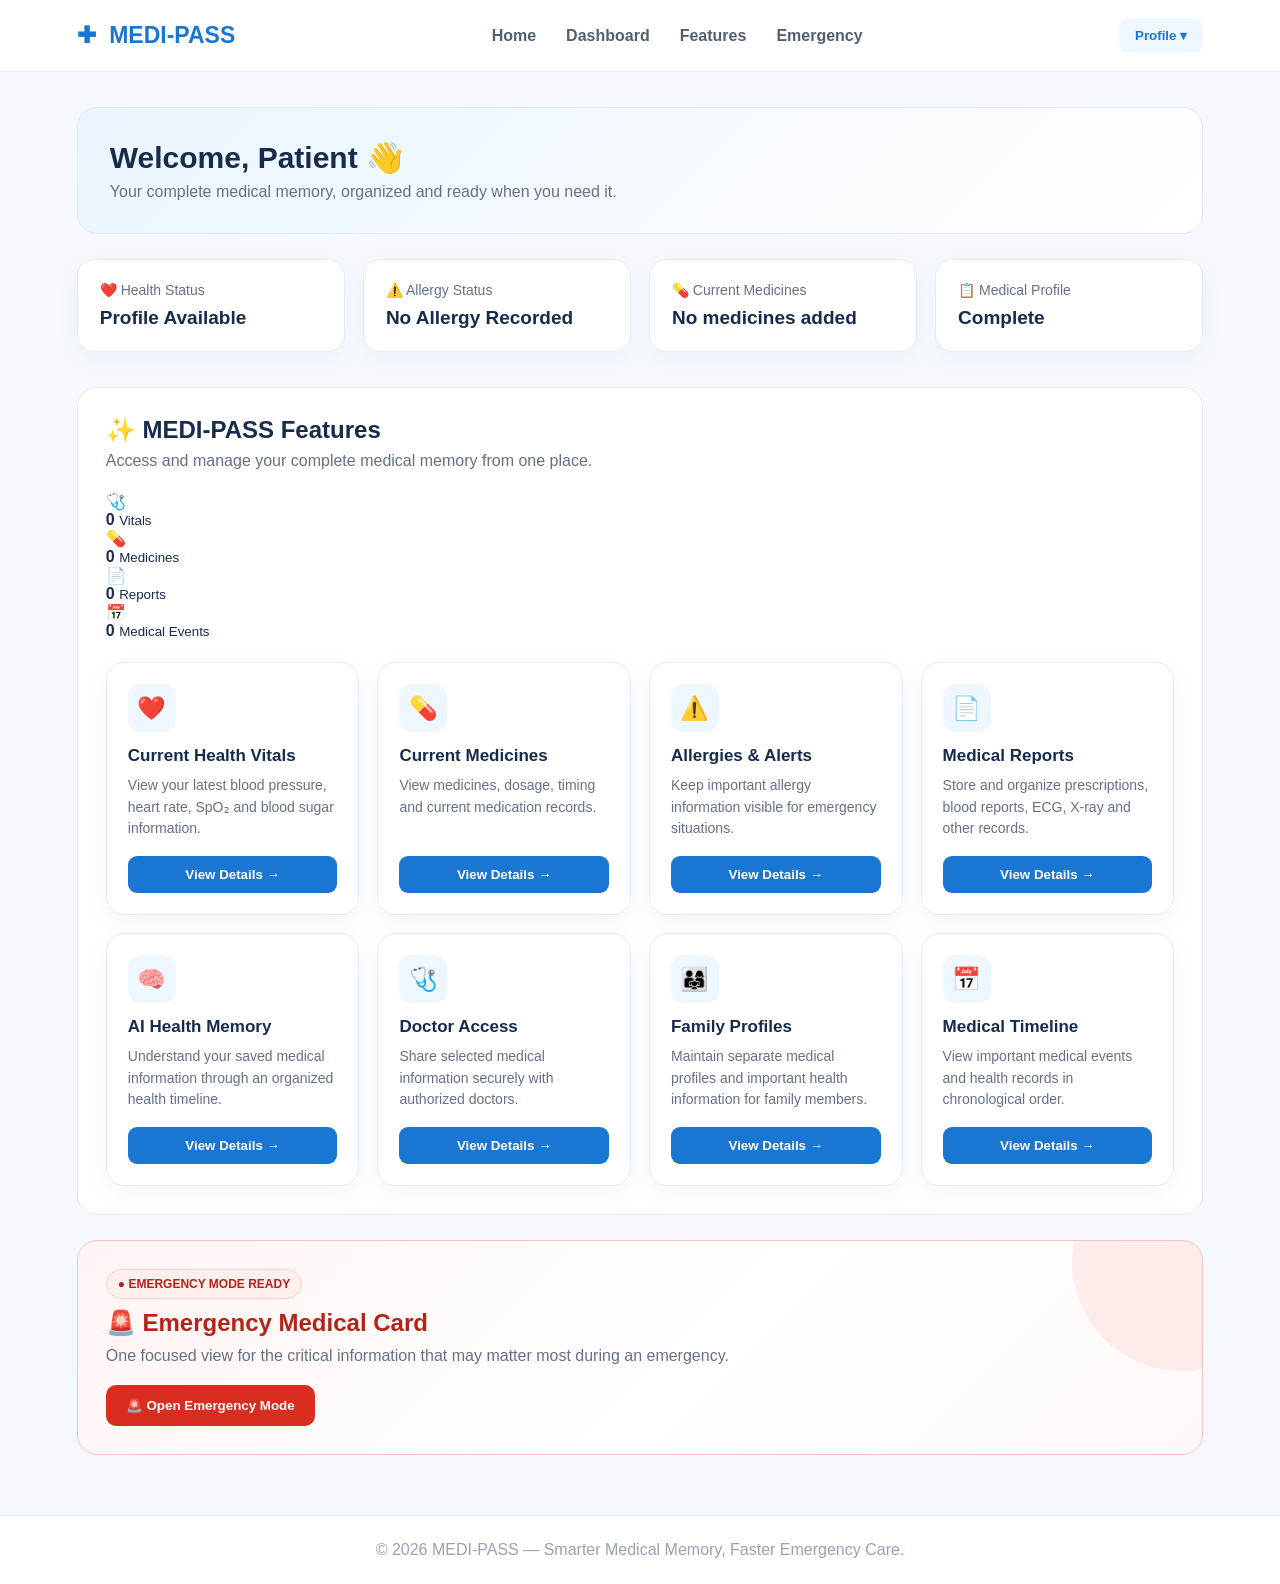
==== dashboard.html @ a4ea39e7 "Add files via upload" ====
<!DOCTYPE html>
<html lang="en">

<head>
    <meta charset="UTF-8">
    <meta name="viewport" content="width=device-width, initial-scale=1.0">

    <title>MEDI-PASS | Dashboard</title>

    <style>
        * {
            margin: 0;
            padding: 0;
            box-sizing: border-box;
            font-family: Arial, Helvetica, sans-serif;
        }

        html {
            scroll-behavior: smooth;
        }

        body {
            background: #f5f9fd;
            color: #172b4d;
        }

        /* ================================
           NAVBAR
        ================================= */

        .navbar {
            height: 72px;
            background: #ffffff;
            display: flex;
            align-items: center;
            justify-content: space-between;
            padding: 0 6%;
            border-bottom: 1px solid #e5ebf2;
            position: sticky;
            top: 0;
            z-index: 1000;
        }

        .logo {
            font-size: 23px;
            font-weight: 700;
            color: #1976d2;
        }

        .logo span {
            margin-right: 7px;
        }

        .navbar nav {
            display: flex;
            gap: 30px;
        }

        .navbar nav a {
            text-decoration: none;
            color: #52606d;
            font-weight: 600;
            cursor: pointer;
        }

        .navbar nav a:hover {
            color: #1976d2;
        }

        /* ================================
           PROFILE
        ================================= */

        .profile-area {
            position: relative;
        }

        .profile-btn {
            border: none;
            background: #eef6ff;
            color: #1976d2;
            padding: 10px 16px;
            border-radius: 10px;
            font-weight: 700;
            cursor: pointer;
        }

        .profile-dropdown {
            display: none;
            position: absolute;
            right: 0;
            top: 48px;
            width: 260px;
            background: #ffffff;
            border: 1px solid #e5ebf2;
            border-radius: 15px;
            padding: 18px;
            box-shadow: 0 12px 30px rgba(0, 0, 0, 0.10);
        }

        .profile-dropdown.show {
            display: block;
        }

        .profile-top {
            display: flex;
            align-items: center;
            gap: 12px;
            padding-bottom: 15px;
            border-bottom: 1px solid #edf1f5;
        }

        .profile-avatar {
            width: 45px;
            height: 45px;
            border-radius: 50%;
            background: #1976d2;
            color: #ffffff;
            display: flex;
            align-items: center;
            justify-content: center;
            font-weight: 700;
        }

        .profile-info strong {
            display: block;
            color: #172b4d;
            margin-bottom: 4px;
        }

        .profile-info small {
            color: #667085;
        }

        .logout-btn {
            width: 100%;
            margin-top: 15px;
            padding: 11px;
            border: none;
            border-radius: 9px;
            background: #fff1f1;
            color: #d92d20;
            font-weight: 700;
            cursor: pointer;
        }

        /* ================================
           MAIN
        ================================= */

        .dashboard-container {
            width: 88%;
            max-width: 1250px;
            margin: 35px auto 60px;
        }

        /* ================================
           WELCOME
        ================================= */

        .welcome-section {
            background: linear-gradient(135deg, #eaf5ff, #ffffff);
            padding: 32px;
            border-radius: 20px;
            border: 1px solid #dfeaf5;
            margin-bottom: 25px;
        }

        .welcome-section h1 {
            font-size: 30px;
            margin-bottom: 8px;
        }

        .welcome-section p {
            color: #667085;
            font-size: 16px;
        }

        /* ================================
           OVERVIEW
        ================================= */

        .overview-grid {
            display: grid;
            grid-template-columns: repeat(4, 1fr);
            gap: 18px;
            margin-bottom: 35px;
        }

        .overview-card {
            background: #ffffff;
            padding: 22px;
            border-radius: 17px;
            border: 1px solid #e5ebf2;
            box-shadow: 0 7px 22px rgba(25, 118, 210, 0.05);
        }

        .overview-card span {
            display: block;
            color: #667085;
            font-size: 14px;
            margin-bottom: 9px;
        }

        .overview-card strong {
            font-size: 19px;
            color: #172b4d;
        }

        /* ================================
           GENERAL SECTION
        ================================= */

        .dashboard-detail-section {
            background: #ffffff;
            padding: 28px;
            border-radius: 20px;
            border: 1px solid #e5ebf2;
            margin-bottom: 25px;
        }

        .dashboard-detail-section h2 {
            margin-bottom: 8px;
            color: #172b4d;
        }

        .section-subtitle {
            color: #667085;
            margin-bottom: 22px;
        }

        /* ================================
           FEATURE GRID
        ================================= */

        .feature-dashboard-grid {
            display: grid;
            grid-template-columns: repeat(4, minmax(0, 1fr));
            gap: 18px;
            margin-top: 22px;
        }

        .feature-dashboard-card {
            background: #ffffff;
            border: 1px solid #e5ebf2;
            border-radius: 18px;
            padding: 21px;
            box-shadow: 0 8px 25px rgba(25, 118, 210, 0.06);
            transition: 0.25s ease;
            display: flex;
            flex-direction: column;
        }

        .feature-dashboard-card:hover {
            transform: translateY(-5px);
            box-shadow: 0 14px 30px rgba(25, 118, 210, 0.12);
            border-color: #cfe2f5;
        }

        .feature-dashboard-card.active {
            border-color: #1976d2;
            box-shadow: 0 12px 30px rgba(25, 118, 210, 0.16);
            background: #f8fbff;
        }

        .feature-dashboard-icon {
            width: 48px;
            height: 48px;
            border-radius: 13px;
            background: #eef6ff;
            display: flex;
            align-items: center;
            justify-content: center;
            font-size: 23px;
            margin-bottom: 14px;
        }

        .feature-dashboard-card h3 {
            color: #172b4d;
            margin-bottom: 9px;
            font-size: 17px;
        }

        .feature-dashboard-card p {
            color: #667085;
            line-height: 1.55;
            font-size: 14px;
            flex: 1;
            margin-bottom: 16px;
        }

        .card-button {
            width: 100%;
            border: none;
            padding: 11px 12px;
            border-radius: 9px;
            background: #1976d2;
            color: #ffffff;
            font-weight: 700;
            cursor: pointer;
            transition: 0.2s ease;
        }

        .card-button:hover {
            background: #125ca5;
        }

        /* ================================
           FEATURE DETAIL PANEL
        ================================= */

        .feature-detail-panel {
            display: none;
            background: #ffffff;
            border: 1px solid #dfeaf5;
            border-radius: 20px;
            padding: 28px;
            margin-top: 22px;
            margin-bottom: 25px;
            box-shadow: 0 10px 30px rgba(25, 118, 210, 0.08);
            scroll-margin-top: 100px;
        }

        .feature-detail-panel.show {
            display: block;
        }

        .feature-detail-header {
            margin-bottom: 20px;
        }

        .feature-detail-header h2 {
            color: #172b4d;
            margin-bottom: 7px;
        }

        .feature-detail-header p {
            color: #667085;
        }

        /* ================================
           VITALS
        ================================= */

        .vitals-grid {
            display: grid;
            grid-template-columns: repeat(4, 1fr);
            gap: 18px;
        }

        .vital-card {
            background: #f8fbff;
            border: 1px solid #dfeaf5;
            padding: 20px;
            border-radius: 15px;
        }

        .vital-card span {
            display: block;
            color: #667085;
            font-size: 14px;
            margin-bottom: 10px;
        }

        .vital-card strong {
            display: block;
            font-size: 25px;
            color: #1976d2;
            margin-bottom: 5px;
        }

        .vital-card small {
            color: #98a2b3;
        }

        /* ================================
           DETAIL BOX
        ================================= */

        .detail-box {
            margin-top: 20px;
            background: #f8fbff;
            border: 1px solid #e1eaf3;
            border-radius: 15px;
            padding: 22px;
        }

        .detail-box h3 {
            margin-bottom: 10px;
        }

        .detail-box p {
            color: #667085;
            line-height: 1.6;
        }

        .alert-detail {
            background: #fffaf5;
            border-color: #f5d7a8;
        }

        .alert-detail h3 {
            color: #b54708;
        }

        .alert-detail p {
            color: #7a4b00;
            font-weight: 600;
            margin-bottom: 8px;
        }

        .alert-detail small {
            color: #667085;
        }

        /* ================================
           TIMELINE
        ================================= */

        .timeline-item {
            background: #ffffff;
            border: 1px solid #e5ebf2;
            padding: 15px 18px;
            border-radius: 11px;
            margin-bottom: 10px;
            color: #475467;
        }

        /* ================================
           EMERGENCY ACCESS
        ================================= */

        .emergency-access {
            background: linear-gradient(135deg, #fff5f5, #ffffff);
            border: 1px solid #f2cccc;
        }

        .emergency-access h2 {
            color: #b42318;
        }

        .emergency-access p {
            color: #667085;
            margin: 10px 0 20px;
        }

        .emergency-btn {
            background: #d92d20;
            color: #ffffff;
            border: none;
            padding: 13px 20px;
            border-radius: 10px;
            font-weight: 700;
            cursor: pointer;
        }

        .emergency-btn:hover {
            background: #b42318;
        }

        /* ================================
           EMERGENCY CARD
        ================================= */

        #emergencyCard {
            display: none;
        }

        .emergency-card {
            background: #ffffff;
            border: 2px solid #d92d20;
            border-radius: 20px;
            padding: 28px;
            margin-top: 20px;
        }

        .emergency-card-header {
            display: flex;
            justify-content: space-between;
            gap: 20px;
            align-items: center;
            border-bottom: 1px solid #eeeeee;
            padding-bottom: 18px;
            margin-bottom: 20px;
        }

        .emergency-card-header h2 {
            color: #d92d20;
            margin-bottom: 5px;
        }

        .emergency-card-header p {
            color: #667085;
        }

        .qr-box {
            width: 130px;
            height: 130px;
            border: 1px solid #e5ebf2;
            padding: 8px;
            border-radius: 12px;
            background: #ffffff;
        }

        .qr-box img {
            width: 100%;
            height: 100%;
            object-fit: contain;
        }

        .emergency-info-grid {
            display: grid;
            grid-template-columns: repeat(2, 1fr);
            gap: 15px;
        }

        .emergency-info {
            background: #f8fbff;
            padding: 15px;
            border-radius: 11px;
        }

        .emergency-info span {
            display: block;
            color: #667085;
            font-size: 13px;
            margin-bottom: 5px;
        }

        .emergency-info strong {
            color: #172b4d;
        }


/* ================================
   COMPETITION EMERGENCY MODE
================================ */
.emergency-access{
    background:linear-gradient(135deg,#fff4f3 0%,#ffffff 55%,#fff8f7 100%);
    border:1px solid #f1c6c2;
    position:relative;
    overflow:hidden;
}
.emergency-access::before{
    content:"";position:absolute;right:-90px;top:-90px;width:220px;height:220px;
    border-radius:50%;background:rgba(217,45,32,.07);
}
.emergency-mode-badge{
    display:inline-flex;align-items:center;gap:7px;padding:7px 11px;border-radius:999px;
    background:#fff0ee;color:#b42318;font-size:12px;font-weight:800;margin-bottom:10px;
    border:1px solid #f5d0cc;
}
.emergency-intro{max-width:760px;position:relative;z-index:1}
.emergency-card{position:relative;z-index:1}
.emergency-card-top{display:flex;justify-content:space-between;gap:24px;align-items:flex-start}
.emergency-title-row{display:flex;align-items:center;gap:10px}
.emergency-live-dot{width:10px;height:10px;border-radius:50%;background:#d92d20;box-shadow:0 0 0 5px rgba(217,45,32,.12);animation:emergencyPulse 1.6s infinite}
@keyframes emergencyPulse{0%,100%{transform:scale(1);opacity:1}50%{transform:scale(.72);opacity:.65}}
.emergency-critical{display:grid;grid-template-columns:1.35fr 1fr 1fr;gap:14px;margin:18px 0}
.emergency-critical .critical-card{padding:18px;border-radius:14px;background:#fff;border:1px solid #f0d6d3}
.critical-card.alert{background:#fff5f4;border-color:#efc2bd}
.critical-card .label{font-size:12px;color:#667085;font-weight:700;text-transform:uppercase;letter-spacing:.04em}
.critical-card .value{display:block;margin-top:7px;font-size:22px;font-weight:800;color:#172b4d;word-break:break-word}
.critical-card.alert .value{color:#b42318}
.emergency-section-title{font-size:13px;text-transform:uppercase;letter-spacing:.05em;color:#667085;font-weight:800;margin:18px 0 9px}
.emergency-actions{display:flex;gap:10px;flex-wrap:wrap;margin-top:18px}
.emergency-secondary-btn{border:1px solid #d0d5dd;background:#fff;color:#344054;padding:11px 16px;border-radius:9px;font-weight:700;cursor:pointer}
.emergency-secondary-btn:hover{background:#f8fafc}
.emergency-note{font-size:12px;color:#667085;margin-top:14px}
@media(max-width:760px){.emergency-critical{grid-template-columns:1fr}.emergency-card-top{flex-direction:column}.qr-box{align-self:flex-start}}

        /* ================================
           FOOTER
        ================================= */

        footer {
            text-align: center;
            color: #98a2b3;
            padding: 25px;
            border-top: 1px solid #e5ebf2;
            background: #ffffff;
        }

        /* ================================
           MEDICAL REPORTS
        ================================= */
        .report-toolbar{display:flex;justify-content:space-between;align-items:center;gap:15px;margin:20px 0;flex-wrap:wrap;}
        .report-add-btn{border:none;background:#1976d2;color:#fff;padding:11px 16px;border-radius:9px;font-weight:700;cursor:pointer;}
        .report-form{display:none;background:#f8fbff;border:1px solid #dfeaf5;border-radius:15px;padding:20px;margin-bottom:20px;}
        .report-form.show{display:block;}
        .report-form-grid{display:grid;grid-template-columns:repeat(2,1fr);gap:15px;}
        .report-field{display:flex;flex-direction:column;gap:7px;}
        .report-field.full{grid-column:1/-1;}
        .report-field label{color:#475467;font-size:13px;font-weight:700;}
        .report-field input,.report-field select{width:100%;padding:11px 12px;border:1px solid #d0d5dd;border-radius:9px;background:#fff;color:#172b4d;outline:none;}
        .report-form-actions{display:flex;gap:10px;margin-top:16px;}
        .report-save-btn,.report-cancel-btn,.report-view-btn,.report-delete-btn{border:none;padding:10px 13px;border-radius:8px;font-weight:700;cursor:pointer;}
        .report-save-btn{background:#1976d2;color:#fff;} .report-cancel-btn{background:#eef2f6;color:#475467;}
        .report-list{display:grid;gap:12px;}
        .report-item{display:flex;justify-content:space-between;align-items:center;gap:15px;background:#fff;border:1px solid #e5ebf2;border-radius:13px;padding:16px;}
        .report-item-info h3{color:#172b4d;font-size:16px;margin-bottom:6px;}
        .report-item-info p{color:#667085;font-size:13px;line-height:1.5;}
        .report-item-actions{display:flex;gap:8px;flex-shrink:0;}
        .report-view-btn{background:#eef6ff;color:#1976d2;} .report-delete-btn{background:#fff1f1;color:#d92d20;}
        .report-empty{text-align:center;padding:28px 18px;background:#f8fbff;border:1px dashed #cbdbea;border-radius:13px;color:#667085;}
        .report-empty strong{display:block;color:#172b4d;margin-bottom:6px;}
        @media(max-width:600px){.report-form-grid{grid-template-columns:1fr}.report-field.full{grid-column:auto}.report-item{flex-direction:column;align-items:flex-start}.report-item-actions{width:100%}.report-view-btn,.report-delete-btn{flex:1}}

        /* ================================
           RESPONSIVE
        ================================= */

        @media (max-width: 1100px) {

            .feature-dashboard-grid {
                grid-template-columns: repeat(3, 1fr);
            }

            .overview-grid {
                grid-template-columns: repeat(2, 1fr);
            }

            .vitals-grid {
                grid-template-columns: repeat(2, 1fr);
            }
        }

        @media (max-width: 800px) {

            .feature-dashboard-grid {
                grid-template-columns: repeat(2, 1fr);
            }

            .navbar nav {
                gap: 15px;
            }
        }

        @media (max-width: 600px) {

            .navbar {
                padding: 0 20px;
            }

            .navbar nav {
                display: none;
            }

            .dashboard-container {
                width: 92%;
            }

            .overview-grid,
            .feature-dashboard-grid,
            .vitals-grid,
            .emergency-info-grid {
                grid-template-columns: 1fr;
            }

            .welcome-section {
                padding: 25px;
            }

            .welcome-section h1 {
                font-size: 25px;
            }

            .dashboard-detail-section {
                padding: 20px;
            }

            .feature-detail-panel {
                padding: 20px;
            }

            .emergency-card-header {
                flex-direction: column;
                align-items: flex-start;
            }
        }
    

/* ================================
   ACTIVE FEATURE CONTROLS
================================ */
.feature-form{margin-top:18px;background:#fff;border:1px solid #dfeaf5;border-radius:15px;padding:20px}
.form-grid{display:grid;grid-template-columns:repeat(2,1fr);gap:14px}
.form-group{display:flex;flex-direction:column;gap:7px}
.form-group.full{grid-column:1/-1}
.form-group label{font-size:13px;font-weight:700;color:#475467}
.form-group input,.form-group select,.form-group textarea{width:100%;padding:11px 12px;border:1px solid #d0d9e5;border-radius:9px;outline:none;background:#fff;color:#172b4d}
.form-group textarea{min-height:90px;resize:vertical}
.form-group input:focus,.form-group select:focus,.form-group textarea:focus{border-color:#1976d2;box-shadow:0 0 0 3px rgba(25,118,210,.08)}
.action-row{display:flex;gap:10px;flex-wrap:wrap;margin-top:16px}
.secondary-btn{border:1px solid #cfe0f2;background:#fff;color:#1976d2;padding:10px 14px;border-radius:9px;font-weight:700;cursor:pointer}
.secondary-btn:hover{background:#f4f9ff}
.danger-btn{border:1px solid #f0c4c0;background:#fff5f5;color:#b42318;padding:10px 14px;border-radius:9px;font-weight:700;cursor:pointer}
.feature-list{display:grid;gap:12px;margin-top:16px}
.record-card{background:#f8fbff;border:1px solid #dfeaf5;border-radius:13px;padding:16px}
.record-card h4{margin-bottom:6px;color:#172b4d}
.record-card p{color:#667085;line-height:1.55;margin:4px 0}
.record-meta{font-size:13px;color:#667085}
.empty-state{padding:24px;text-align:center;background:#f8fbff;border:1px dashed #cbd8e6;border-radius:13px;color:#667085}
.share-code{font-size:24px;font-weight:800;letter-spacing:3px;color:#1976d2;background:#eef6ff;border-radius:10px;padding:13px;text-align:center;margin:14px 0}
.status-pill{display:inline-block;padding:5px 9px;border-radius:999px;background:#eef6ff;color:#1976d2;font-size:12px;font-weight:700}
.report-detail{display:none;margin-top:12px;padding:14px;border-radius:11px;background:#fff;border:1px solid #dfeaf5}
.report-detail.show{display:block}
@media(max-width:700px){.form-grid{grid-template-columns:1fr}.form-group.full{grid-column:auto}.action-row{flex-direction:column}.action-row button{width:100%}}

    </style>
</head>


<body>

    <!-- ================================
         NAVBAR
    ================================= -->

    <header class="navbar">

        <div class="logo">
            <span>✚</span> MEDI-PASS
        </div>

        <nav>
            <a href="./index.html">Home</a>
            <a href="#dashboard">Dashboard</a>
            <a href="#features">Features</a>
            <a href="#emergency">Emergency</a>
        </nav>

        <div class="profile-area">

            <button class="profile-btn" onclick="toggleProfile()">
                Profile ▾
            </button>

            <div class="profile-dropdown" id="profileDropdown">

                <div class="profile-top">

                    <div class="profile-avatar" id="profileInitials">
                        MP
                    </div>

                    <div class="profile-info">

                        <strong id="profileName">
                            MEDI-PASS User
                        </strong>

                        <small id="profileEmail">
                            —
                        </small>

                    </div>

                </div>

                <button class="logout-btn" onclick="logout()">
                    Logout
                </button>

            </div>

        </div>

    </header>


    <!-- ================================
         MAIN DASHBOARD
    ================================= -->

    <main class="dashboard-container" id="dashboard">

        <!-- WELCOME -->

        <section class="welcome-section">

            <h1>
                Welcome, <span id="patientName">Patient</span> 👋
            </h1>

            <p>
                Your complete medical memory, organized and ready when you need it.
            </p>

        </section>


        <!-- ================================
             QUICK OVERVIEW
        ================================= -->

        <div class="overview-grid">

            <div class="overview-card">

                <span>
                    ❤️ Health Status
                </span>

                <strong id="healthStatus">
                    Profile Available
                </strong>

            </div>


            <div class="overview-card">

                <span>
                    ⚠️ Allergy Status
                </span>

                <strong id="allergyStatus">
                    No Allergy Recorded
                </strong>

            </div>


            <div class="overview-card">

                <span>
                    💊 Current Medicines
                </span>

                <strong id="medicineStatus">
                    No medicines added
                </strong>

            </div>


            <div class="overview-card">

                <span>
                    📋 Medical Profile
                </span>

                <strong>
                    Complete
                </strong>

            </div>

        </div>


        <!-- =====================================
             MEDI-PASS FEATURES
        ====================================== -->

        <section class="dashboard-detail-section" id="features">

            <h2>
                ✨ MEDI-PASS Features
            </h2>

            <p class="section-subtitle">
                Access and manage your complete medical memory from one place.
            </p>

<div class="dashboard-stats">

    <div class="dashboard-stat-card">
        <span class="stat-icon">🩺</span>
        <div>
            <strong id="statVitals">0</strong>
            <small>Vitals</small>
        </div>
    </div>

    <div class="dashboard-stat-card">
        <span class="stat-icon">💊</span>
        <div>
            <strong id="statMedicines">0</strong>
            <small>Medicines</small>
        </div>
    </div>

    <div class="dashboard-stat-card">
        <span class="stat-icon">📄</span>
        <div>
            <strong id="statReports">0</strong>
            <small>Reports</small>
        </div>
    </div>

    <div class="dashboard-stat-card">
        <span class="stat-icon">📅</span>
        <div>
            <strong id="statTimeline">0</strong>
            <small>Medical Events</small>
        </div>
    </div>

</div>
<div class="dashboard-stats"></div>

            <div class="feature-dashboard-grid">

                <!-- 1. HEALTH VITALS -->

                <div class="feature-dashboard-card" id="feature-vitals-card">

                    <div class="feature-dashboard-icon">
                        ❤️
                    </div>

                    <h3>
                        Current Health Vitals
                    </h3>

                    <p>
                        View your latest blood pressure, heart rate,
                        SpO₂ and blood sugar information.
                    </p>

                    <button class="card-button"
                        onclick="showFeature('vitals', this)">
                        View Details →
                    </button>

                </div>


                <!-- 2. MEDICINES -->

                <div class="feature-dashboard-card" id="feature-medicines-card">

                    <div class="feature-dashboard-icon">
                        💊
                    </div>

                    <h3>
                        Current Medicines
                    </h3>

                    <p>
                        View medicines, dosage, timing and
                        current medication records.
                    </p>

                    <button class="card-button"
                        onclick="showFeature('medicines', this)">
                        View Details →
                    </button>

                </div>


                <!-- 3. ALLERGIES -->

                <div class="feature-dashboard-card" id="feature-allergies-card">

                    <div class="feature-dashboard-icon">
                        ⚠️
                    </div>

                    <h3>
                        Allergies & Alerts
                    </h3>

                    <p>
                        Keep important allergy information
                        visible for emergency situations.
                    </p>

                    <button class="card-button"
                        onclick="showFeature('allergies', this)">
                        View Details →
                    </button>

                </div>


                <!-- 4. MEDICAL REPORTS -->

                <div class="feature-dashboard-card" id="feature-reports-card">

                    <div class="feature-dashboard-icon">
                        📄
                    </div>

                    <h3>
                        Medical Reports
                    </h3>

                    <p>
                        Store and organize prescriptions,
                        blood reports, ECG, X-ray and other records.
                    </p>

                    <button class="card-button"
                        onclick="showFeature('reports', this)">
                        View Details →
                    </button>

                </div>


                <!-- 5. AI MEMORY -->

                <div class="feature-dashboard-card" id="feature-ai-card">

                    <div class="feature-dashboard-icon">
                        🧠
                    </div>

                    <h3>
                        AI Health Memory
                    </h3>

                    <p>
                        Understand your saved medical information
                        through an organized health timeline.
                    </p>

                    <button class="card-button"
                        onclick="showFeature('ai', this)">
                        View Details →
                    </button>

                </div>


                <!-- 6. DOCTOR ACCESS -->

                <div class="feature-dashboard-card" id="feature-doctor-card">

                    <div class="feature-dashboard-icon">
                        🩺
                    </div>

                    <h3>
                        Doctor Access
                    </h3>

                    <p>
                        Share selected medical information
                        securely with authorized doctors.
                    </p>

                    <button class="card-button"
                        onclick="showFeature('doctor', this)">
                        View Details →
                    </button>

                </div>


                <!-- 7. FAMILY PROFILES -->

                <div class="feature-dashboard-card" id="feature-family-card">

                    <div class="feature-dashboard-icon">
                        👨‍👩‍👧
                    </div>

                    <h3>
                        Family Profiles
                    </h3>

                    <p>
                        Maintain separate medical profiles
                        and important health information
                        for family members.
                    </p>

                    <button class="card-button"
                        onclick="showFeature('family', this)">
                        View Details →
                    </button>

                </div>


                <!-- 8. MEDICAL TIMELINE -->

                <div class="feature-dashboard-card" id="feature-timeline-card">

                    <div class="feature-dashboard-icon">
                        📅
                    </div>

                    <h3>
                        Medical Timeline
                    </h3>

                    <p>
                        View important medical events and
                        health records in chronological order.
                    </p>

                    <button class="card-button"
                        onclick="showFeature('timeline', this)">
                        View Details →
                    </button>

                </div>

            </div>

        </section>


        <!-- =====================================
             DYNAMIC FEATURE INFORMATION
        ====================================== -->

        <div id="featureDetailPanel"
            class="feature-detail-panel">
        </div>


        <!-- =====================================
             EMERGENCY ACCESS
        ====================================== -->

        <section class="dashboard-detail-section emergency-access" id="emergency">

            <div class="emergency-intro">
                <div class="emergency-mode-badge">● EMERGENCY MODE READY</div>
                <h2>🚨 Emergency Medical Card</h2>
                <p>One focused view for the critical information that may matter most during an emergency.</p>

                <button class="emergency-btn" id="emergencyToggleBtn" onclick="toggleEmergencyCard()">
                    🚨 Open Emergency Mode
                </button>
            </div>

            <section id="emergencyCard">
                <div class="emergency-card">
                    <div class="emergency-card-top">
                        <div>
                            <div class="emergency-title-row">
                                <span class="emergency-live-dot"></span>
                                <h2>MEDI-PASS Emergency View</h2>
                            </div>
                            <p>Critical information • Quick scan • Minimal distractions</p>
                        </div>

                        <div class="qr-box">
                            <img id="emergencyQR" src="" alt="Emergency QR Code">
                        </div>
                    </div>

                    <div class="emergency-critical">
                        <div class="critical-card">
                            <span class="label">Patient</span>
                            <strong class="value" id="emergencyName">--</strong>
                        </div>
                        <div class="critical-card">
                            <span class="label">Blood Group</span>
                            <strong class="value" id="emergencyBloodGroup">--</strong>
                        </div>
                        <div class="critical-card alert">
                            <span class="label">Allergy Alert</span>
                            <strong class="value" id="emergencyAllergies">None recorded</strong>
                        </div>
                    </div>

                    <div class="emergency-info-grid">
                        <div class="emergency-info">
                            <span>Age</span>
                            <strong id="emergencyAge">--</strong>
                        </div>
                        <div class="emergency-info">
                            <span>Medical Conditions</span>
                            <strong id="emergencyConditions">None recorded</strong>
                        </div>
                        <div class="emergency-info">
                            <span>Emergency Contact</span>
                            <strong id="emergencyContact">--</strong>
                        </div>
                        <div class="emergency-info">
                            <span>Current Medicines</span>
                            <strong id="emergencyMedicines">None recorded</strong>
                        </div>
                    </div>

                    <div class="emergency-section-title">Emergency access summary</div>
                    <div class="info-box" style="margin-top:0;">
                        <p style="margin:0;">This view is designed to surface critical saved information quickly. It is a prototype and should not replace professional medical records or emergency services.</p>
                    </div>

                    <div class="emergency-actions">
                        <button class="emergency-secondary-btn" onclick="refreshEmergencyCard()">🔄 Refresh Information</button>
                        <button class="emergency-secondary-btn" onclick="toggleEmergencyCard()">✕ Close Emergency Mode</button>
                    </div>

                    <p class="emergency-note">QR content contains a limited emergency summary from the saved prototype profile.</p>
                </div>
            </section>

        </section>

    </main>


    <!-- ================================
         FOOTER
    ================================= -->

    <footer>
        © 2026 MEDI-PASS — Smarter Medical Memory, Faster Emergency Care.
    </footer>


    <!-- ================================
         JAVASCRIPT
    ================================= -->

    <script>
/* =================================
   MEDI-PASS ACTIVE DASHBOARD
   All dashboard features work inline
   using localStorage for this prototype.
================================= */

let patientData = JSON.parse(localStorage.getItem("mediPassPatient")) || {};
let savedMedicines = JSON.parse(localStorage.getItem("mediPassMedicines")) || [];
let savedReports = JSON.parse(localStorage.getItem("mediPassReports")) || [];
let familyProfiles = JSON.parse(localStorage.getItem("mediPassFamily")) || [];
let doctorShares = JSON.parse(localStorage.getItem("mediPassDoctorShares")) || [];
let timelineEvents = JSON.parse(localStorage.getItem("mediPassTimeline")) || [];

function escapeHTML(value) {
    return String(value ?? "").replace(/[&<>'"]/g, function(char) {
        return {"&":"&amp;","<":"&lt;",">":"&gt;","'":"&#39;",'"':"&quot;"}[char];
    });
}

function getInitials(name) {
    if (!name) return "MP";
    const words = name.trim().split(/\s+/);
    if (words.length === 1) return words[0].substring(0,2).toUpperCase();
    return (words[0][0] + words[words.length - 1][0]).toUpperCase();
}

function savePatient() {
    localStorage.setItem("mediPassPatient", JSON.stringify(patientData));
}

function refreshDashboard() {
    document.getElementById("patientName").textContent = patientData.name || "Patient";
    document.getElementById("profileName").textContent = patientData.name || "MEDI-PASS User";
    document.getElementById("profileEmail").textContent = patientData.email || "No email available";
    document.getElementById("profileInitials").textContent = getInitials(patientData.name);

    const hasVitals = patientData.bloodPressure || patientData.heartRate || patientData.spo2 || patientData.bloodSugar;
    document.getElementById("healthStatus").textContent = hasVitals ? "Vitals Available" : "Profile Available";

    document.getElementById("allergyStatus").textContent = patientData.allergies && patientData.allergies.trim()
        ? "Allergy Recorded" : "No Allergy Recorded";

    document.getElementById("medicineStatus").textContent = savedMedicines.length
        ? savedMedicines.length + " medicine(s)"
        : (patientData.currentMedicines ? "Medicines available" : "No medicines added");
}

refreshDashboard();

/* PROFILE */
function toggleProfile() {
    document.getElementById("profileDropdown").classList.toggle("show");
}

document.addEventListener("click", function(event) {
    const area = document.querySelector(".profile-area");
    if (area && !area.contains(event.target)) {
        document.getElementById("profileDropdown").classList.remove("show");
    }
});

/* FEATURE PANEL */
function showFeature(feature, clickedButton) {
    const panel = document.getElementById("featureDetailPanel");
    document.querySelectorAll(".feature-dashboard-card").forEach(card => card.classList.remove("active"));
    if (clickedButton) clickedButton.closest(".feature-dashboard-card").classList.add("active");

    const builders = {
        vitals: renderVitals,
        medicines: renderMedicines,
        allergies: renderAllergies,
        reports: renderReports,
        ai: renderAI,
        doctor: renderDoctor,
        family: renderFamily,
        timeline: renderTimeline
    };

    panel.innerHTML = builders[feature] ? builders[feature]() : "";
    panel.classList.add("show");

    setTimeout(() => panel.scrollIntoView({behavior:"smooth", block:"start"}), 80);
}

/* VITALS */
function renderVitals() {
    return `
        <div class="feature-detail-header">
            <h2>❤️ Current Health Vitals</h2>
            <p>View and update the latest health measurements saved in MEDI-PASS.</p>
        </div>
        <div class="vitals-grid">
            <div class="vital-card"><span>Blood Pressure</span><strong>${escapeHTML(patientData.bloodPressure || "--")}</strong><small>mmHg</small></div>
            <div class="vital-card"><span>Heart Rate</span><strong>${escapeHTML(patientData.heartRate || "--")}</strong><small>BPM</small></div>
            <div class="vital-card"><span>SpO₂</span><strong>${escapeHTML(patientData.spo2 || "--")}</strong><small>Oxygen Level</small></div>
            <div class="vital-card"><span>Blood Sugar</span><strong>${escapeHTML(patientData.bloodSugar || "--")}</strong><small>mg/dL</small></div>
        </div>
        <div class="feature-form">
            <h3>Update Health Vitals</h3>
            <div class="form-grid">
                <div class="form-group"><label>Blood Pressure</label><input id="vBP" value="${escapeHTML(patientData.bloodPressure || "")}" placeholder="e.g. 120/80"></div>
                <div class="form-group"><label>Heart Rate</label><input id="vHR" value="${escapeHTML(patientData.heartRate || "")}" placeholder="e.g. 72"></div>
                <div class="form-group"><label>SpO₂</label><input id="vSpO2" value="${escapeHTML(patientData.spo2 || "")}" placeholder="e.g. 98"></div>
                <div class="form-group"><label>Blood Sugar</label><input id="vSugar" value="${escapeHTML(patientData.bloodSugar || "")}" placeholder="e.g. 95"></div>
            </div>
            <div class="action-row"><button class="card-button" onclick="saveVitals()">💾 Save Vitals</button></div>
        </div>`;
}

function saveVitals() {
    patientData.bloodPressure = document.getElementById("vBP").value.trim();
    patientData.heartRate = document.getElementById("vHR").value.trim();
    patientData.spo2 = document.getElementById("vSpO2").value.trim();
    patientData.bloodSugar = document.getElementById("vSugar").value.trim();
    savePatient();
    addTimelineEvent("❤️", "Health vitals updated", "Latest vitals were saved to the medical profile.");
    refreshDashboard();
    showFeature("vitals", document.querySelector("#feature-vitals-card .card-button"));
}

/* MEDICINES */
function renderMedicines() {
    const list = savedMedicines.length ? savedMedicines.map((m,i) => `
        <div class="record-card">
            <h4>💊 ${escapeHTML(m.name || m.medicineName || "Medicine")}</h4>
            <p><strong>Dosage:</strong> ${escapeHTML(m.dosage || "Not specified")}</p>
            <p><strong>Timing:</strong> ${escapeHTML(m.timing || "Not specified")}</p>
            ${m.notes ? `<p><strong>Notes:</strong> ${escapeHTML(m.notes)}</p>` : ""}
            <div class="action-row">
                <button class="danger-btn" onclick="deleteMedicine(${i})">Delete</button>
            </div>
        </div>`).join("") : `<div class="empty-state">No medicines added yet. Add a medicine below.</div>`;

    return `
        <div class="feature-detail-header"><h2>💊 Current Medicines</h2><p>Add, review and remove current medication records.</p></div>
        <div class="feature-list">${list}</div>
        <div class="feature-form">
            <h3>➕ Add Medicine</h3>
            <div class="form-grid">
                <div class="form-group"><label>Medicine Name *</label><input id="mName" placeholder="Medicine name"></div>
                <div class="form-group"><label>Dosage</label><input id="mDose" placeholder="e.g. 500 mg"></div>
                <div class="form-group"><label>Timing</label><input id="mTiming" placeholder="e.g. Morning & Night"></div>
                <div class="form-group"><label>Notes</label><input id="mNotes" placeholder="Optional notes"></div>
            </div>
            <div class="action-row"><button class="card-button" onclick="addMedicine()">💾 Save Medicine</button></div>
        </div>`;
}

function addMedicine() {
    const name = document.getElementById("mName").value.trim();
    if (!name) return;
    savedMedicines.push({name, dosage:document.getElementById("mDose").value.trim(), timing:document.getElementById("mTiming").value.trim(), notes:document.getElementById("mNotes").value.trim()});
    localStorage.setItem("mediPassMedicines", JSON.stringify(savedMedicines));
    addTimelineEvent("💊", "Medicine added", name + " was added to current medicines.");
    refreshDashboard();
    showFeature("medicines", document.querySelector("#feature-medicines-card .card-button"));
}

function deleteMedicine(index) {
    savedMedicines.splice(index,1);
    localStorage.setItem("mediPassMedicines", JSON.stringify(savedMedicines));
    refreshDashboard();
    showFeature("medicines", document.querySelector("#feature-medicines-card .card-button"));
}

/* ALLERGIES */
function renderAllergies() {
    const allergy = patientData.allergies || "";
    return `
        <div class="feature-detail-header"><h2>⚠️ Allergies & Alerts</h2><p>Keep important allergy information clearly available for medical awareness.</p></div>
        <div class="detail-box alert-detail"><h3>Current Allergy Information</h3><p>${escapeHTML(allergy || "No allergy recorded.")}</p><small>Keep this information updated if your medical profile changes.</small></div>
        <div class="feature-form">
            <h3>Update Allergy Record</h3>
            <div class="form-group"><label>Allergies</label><textarea id="allergyInput" placeholder="Enter allergies or type None">${escapeHTML(allergy)}</textarea></div>
            <div class="action-row"><button class="card-button" onclick="saveAllergy()">💾 Save Allergy Record</button></div>
        </div>`;
}

function saveAllergy() {
    patientData.allergies = document.getElementById("allergyInput").value.trim();
    savePatient();
    addTimelineEvent("⚠️", "Allergy record updated", "Allergy information was updated.");
    refreshDashboard();
    showFeature("allergies", document.querySelector("#feature-allergies-card .card-button"));
}

/* REPORTS */
function renderReports() {
    const list = savedReports.length ? savedReports.map((r,i) => `
        <div class="record-card">
            <h4>📄 ${escapeHTML(r.name)}</h4>
            <p><strong>Date:</strong> ${escapeHTML(r.date)}</p>
            <p><strong>Type:</strong> ${escapeHTML(r.type || "Medical report")}</p>
            ${r.hospital ? `<p><strong>Hospital/Lab:</strong> ${escapeHTML(r.hospital)}</p>` : ""}
            ${r.fileName ? `<p><strong>File:</strong> ${escapeHTML(r.fileName)}</p>` : ""}
            <div class="action-row">
                <button class="secondary-btn" onclick="toggleReportDetail(${i})">👁 View Details</button>
                <button class="danger-btn" onclick="deleteMedicalReport(${i})">Delete</button>
            </div>
            <div id="reportDetail${i}" class="report-detail">
                <strong>${escapeHTML(r.name)}</strong><br>
                Date: ${escapeHTML(r.date)}<br>
                Type: ${escapeHTML(r.type || "Medical report")}<br>
                ${r.hospital ? `Hospital/Lab: ${escapeHTML(r.hospital)}<br>` : ""}
                ${r.fileName ? `Attached file: ${escapeHTML(r.fileName)}` : "No file attached in this prototype."}
            </div>
        </div>`).join("") : `<div class="empty-state">No medical reports added yet. Add your first report below.</div>`;

    return `
        <div class="feature-detail-header"><h2>📄 Medical Reports</h2><p>Store and organize prescriptions, blood reports, ECG, X-ray and other records.</p></div>
        <div class="feature-list">${list}</div>
        <div class="feature-form">
            <h3>➕ Add New Report</h3>
            <div class="form-grid">
                <div class="form-group"><label>Report Name *</label><input id="rName" placeholder="e.g. Blood Test Report"></div>
                <div class="form-group"><label>Report Date *</label><input id="rDate" type="date"></div>
                <div class="form-group"><label>Report Type</label><select id="rType"><option>Blood Report</option><option>Prescription</option><option>ECG</option><option>X-Ray</option><option>Scan / Imaging</option><option>Other</option></select></div>
                <div class="form-group"><label>Hospital / Lab</label><input id="rHospital" placeholder="Hospital or laboratory"></div>
                <div class="form-group full"><label>Attach File</label><input id="rFile" type="file" accept=".pdf,.jpg,.jpeg,.png"></div>
            </div>
            <div class="action-row"><button class="card-button" onclick="saveMedicalReport()">💾 Save Report</button></div>
            <p class="record-meta" style="margin-top:10px">Prototype note: the selected filename is saved; actual file storage needs a backend.</p>
        </div>`;
}

function saveMedicalReport() {
    const name = document.getElementById("rName").value.trim();
    const date = document.getElementById("rDate").value;
    if (!name || !date) return;
    const file = document.getElementById("rFile").files[0];
    savedReports.push({id:Date.now(), name, date, type:document.getElementById("rType").value, hospital:document.getElementById("rHospital").value.trim(), fileName:file ? file.name : ""});
    localStorage.setItem("mediPassReports", JSON.stringify(savedReports));
    addTimelineEvent("📄", "Medical report added", name + " was stored in MEDI-PASS.");
    showFeature("reports", document.querySelector("#feature-reports-card .card-button"));
}

function toggleReportDetail(index) {
    const el = document.getElementById("reportDetail" + index);
    el.classList.toggle("show");
}

function deleteMedicalReport(index) {
    savedReports.splice(index,1);
    localStorage.setItem("mediPassReports", JSON.stringify(savedReports));
    showFeature("reports", document.querySelector("#feature-reports-card .card-button"));
}

/* AI MEMORY */
function renderAI() {
    const events = buildTimeline().slice(-6).reverse();

    const eventHTML = events.length
        ? events.map(e => `
            <div class="timeline-item">
                ${e.icon}
                <strong>${escapeHTML(e.title)}</strong>
                <br>
                <small>
                    ${escapeHTML(e.description)} · ${escapeHTML(e.date)}
                </small>
            </div>
        `).join("")
        : `
            <div class="empty-state">
                Add vitals, medicines, reports or timeline events
                to build your health memory.
            </div>
        `;

    const allergyText =
        patientData.allergies &&
        patientData.allergies.trim()
            ? patientData.allergies
            : "No allergies recorded";

    const conditionText =
        patientData.conditions &&
        patientData.conditions.trim()
            ? patientData.conditions
            : "No medical conditions recorded";

    const medicinesHTML = savedMedicines.length
        ? savedMedicines.slice(0, 5).map(m => `
            <div class="memory-row">
                <span>💊</span>
                <div>
                    <strong>${escapeHTML(m.name || "Medicine")}</strong>
                    <small>
                        ${escapeHTML(m.dosage || "Dosage not recorded")}
                    </small>
                </div>
            </div>
        `).join("")
        : `
            <div class="empty-state">
                No medicine records available.
            </div>
        `;

    const reportsHTML = savedReports.length
        ? savedReports.slice(0, 4).map(r => `
            <div class="memory-row">
                <span>📄</span>
                <div>
                    <strong>${escapeHTML(r.name || "Medical Report")}</strong>
                    <small>
                        ${escapeHTML(r.date || "Date not recorded")}
                        · ${escapeHTML(r.type || "Medical report")}
                    </small>
                </div>
            </div>
        `).join("")
        : `
            <div class="empty-state">
                No medical reports available.
            </div>
        `;

    const priorityItems = [];

    if (patientData.bloodGroup) {
        priorityItems.push(
            `Blood group: ${escapeHTML(patientData.bloodGroup)}`
        );
    }

    if (patientData.allergies && patientData.allergies.trim()) {
        priorityItems.push(
            `Allergies: ${escapeHTML(patientData.allergies)}`
        );
    }

    if (patientData.conditions && patientData.conditions.trim()) {
        priorityItems.push(
            `Conditions: ${escapeHTML(patientData.conditions)}`
        );
    }

    if (savedMedicines.length) {
        priorityItems.push(
            `${savedMedicines.length} current medicine record(s)`
        );
    }

    const priorityHTML = priorityItems.length
        ? priorityItems.map(item => `
            <li>✓ ${item}</li>
        `).join("")
        : `
            <li>✓ No critical information has been recorded yet.</li>
        `;

    return `
        <div class="feature-detail-header">
            <h2>🧠 AI Medical Memory</h2>
            <p>
                A smart summary of the medical information
                stored in your MEDI-PASS profile.
            </p>
        </div>

        <div class="detail-box ai-priority-box">
            <h3>🚨 What a Doctor Should Know First</h3>

            <ul class="priority-list">
                ${priorityHTML}
            </ul>
        </div>

        <div class="detail-box">
            <h3>🩺 Patient Health Summary</h3>

            <p style="line-height:1.7;color:#475467;">
                ${patientData.name
                    ? `<strong>${escapeHTML(patientData.name)}</strong>`
                    : "This patient"
                }
                has a MEDI-PASS health profile containing
                ${savedMedicines.length} medicine record(s),
                ${savedReports.length} medical report(s),
                and recorded medical information for quick review.
            </p>

            <div class="ai-summary-grid">

                <div class="ai-summary-card">
                    <span>🩸</span>
                    <strong>Blood Group</strong>
                    <p>
                        ${escapeHTML(patientData.bloodGroup || "Not recorded")}
                    </p>
                </div>

                <div class="ai-summary-card">
                    <span>⚠️</span>
                    <strong>Allergies</strong>
                    <p>${escapeHTML(allergyText)}</p>
                </div>

                <div class="ai-summary-card">
                    <span>🏥</span>
                    <strong>Conditions</strong>
                    <p>${escapeHTML(conditionText)}</p>
                </div>

                <div class="ai-summary-card">
                    <span>💊</span>
                    <strong>Medicines</strong>
                    <p>${savedMedicines.length} recorded</p>
                </div>

            </div>
        </div>

        <div class="detail-box">
            <h3>💊 Current Medicines</h3>

            <div class="memory-list">
                ${medicinesHTML}
            </div>
        </div>

        <div class="detail-box">
            <h3>📄 Medical Reports</h3>

            <div class="memory-list">
                ${reportsHTML}
            </div>
        </div>

        <div class="detail-box">
            <h3>📅 Recent Medical Memory</h3>

            ${eventHTML}
        </div>

        <div class="feature-form">
            <h3>✨ How MEDI-PASS AI Memory Works</h3>

            <p style="color:#667085;line-height:1.7;">
                MEDI-PASS organizes saved health information into
                a structured summary so important medical details
                can be reviewed faster.
            </p>

            <p style="color:#667085;line-height:1.7;">
                <strong>Important:</strong> This prototype organizes
                and summarizes stored information. It does not
                diagnose diseases or replace a qualified doctor.
            </p>
        </div>
    `;
}

/* DOCTOR ACCESS */
function renderDoctor() {
    const shares = doctorShares.length
        ? doctorShares.map((s, i) => `
            <div class="record-card">
                <h4>🩺 ${escapeHTML(s.doctor)}</h4>
                <p><strong>Access:</strong> ${escapeHTML(s.type || "Medical Access")}</p>
                <p>${escapeHTML(s.note || "Selected medical information shared.")}</p>
                <p class="record-meta">
                    Created: ${escapeHTML(s.date)}
                </p>

                <span class="status-pill">
                    ${escapeHTML(s.status || "Active")}
                </span>

                <div class="action-row">
                    <button class="danger-btn"
                        onclick="revokeDoctorAccess(${i})">
                        🚫 Revoke Access
                    </button>
                </div>
            </div>
        `).join("")
        : `
            <div class="empty-state">
                🔐 No active doctor access yet.
                <br>
                Create an access record to securely share selected medical information.
            </div>
        `;

    return `
        <div class="feature-detail-header">
            <h2>🩺 Doctor Access</h2>
            <p>
                Give an authorized doctor controlled access to the
                medical information they need.
            </p>
        </div>

        
       

        <div class="feature-form">
            <h3>👨‍⚕️ Create Doctor Access</h3>

            <div class="form-grid">

                <div class="form-group">
                    <label>Doctor / Clinic Name *</label>

                    <input
                        id="dName"
                        placeholder="e.g. Dr. Sharma / City Hospital">
                </div>

                <div class="form-group">
                    <label>Access Type</label>

                    <select id="dType">
                        <option>Emergency Summary</option>
                        <option>Full Medical Memory</option>
                        <option>Reports Only</option>
                        <option>Medicines & Allergies</option>
                    </select>
                </div>

                <div class="form-group">
                    <label>Access Duration</label>

                    <select id="dDuration">
                        <option>15 Minutes</option>
                        <option>1 Hour</option>
                        <option>24 Hours</option>
                        <option>7 Days</option>
                    </select>
                </div>

               

                    

                <div class="form-group full">
                    <label>Information Being Shared</label>

                    <textarea
                        id="dNote"
                        placeholder="Example: Blood group, allergies, medicines and emergency history"></textarea>
                </div>

            </div>

            <div class="action-row">

               
                <button class="card-button"
                    onclick="addDoctorAccess()">
                    🔗 Create Access Record
                </button>

            </div>
        </div>

        <div class="detail-box">

            <h3>📋 Active Doctor Access</h3>

            <div class="feature-list">
                ${shares}
            </div>

        </div>
    `;
}

function generateShareCode() {
    const code = Math.random().toString(36).substring(2,8).toUpperCase();
    const el = document.getElementById("shareCode");
    if (el) el.textContent = code;
}

function addDoctorAccess() {
    const doctor = document.getElementById("dName").value.trim();
    if (!doctor) return;
    doctorShares.push({doctor, status:"Active", note:document.getElementById("dType").value + (document.getElementById("dNote").value.trim() ? " — " + document.getElementById("dNote").value.trim() : ""), date:new Date().toLocaleDateString()});
    localStorage.setItem("mediPassDoctorShares", JSON.stringify(doctorShares));
    addTimelineEvent("🩺", "Doctor access created", doctor + " was added as an access record.");
    showFeature("doctor", document.querySelector("#feature-doctor-card .card-button"));
}

function revokeDoctorAccess(index) {
    doctorShares.splice(index,1);
    localStorage.setItem("mediPassDoctorShares", JSON.stringify(doctorShares));
    showFeature("doctor", document.querySelector("#feature-doctor-card .card-button"));
}

/* FAMILY */
function renderFamily() {
    const list = familyProfiles.length ? familyProfiles.map((f,i) => `<div class="record-card"><h4>👤 ${escapeHTML(f.name)}</h4><p><strong>Relation:</strong> ${escapeHTML(f.relation)}</p><p><strong>Blood Group:</strong> ${escapeHTML(f.bloodGroup || "Not recorded")}</p><p><strong>Allergies:</strong> ${escapeHTML(f.allergies || "None recorded")}</p><div class="action-row"><button class="danger-btn" onclick="deleteFamily(${i})">Delete Profile</button></div></div>`).join("") : `<div class="empty-state">No family profiles added yet.</div>`;
    return `<div class="feature-detail-header"><h2>👨‍👩‍👧 Family Profiles</h2><p>Maintain separate demo health profiles for family members.</p></div>
        <div class="feature-list">${list}</div>
        <div class="feature-form"><h3>➕ Add Family Member</h3><div class="form-grid"><div class="form-group"><label>Name *</label><input id="fName" placeholder="Family member name"></div><div class="form-group"><label>Relation *</label><input id="fRelation" placeholder="e.g. Parent, Sibling"></div><div class="form-group"><label>Blood Group</label><input id="fBlood" placeholder="e.g. O+"></div><div class="form-group"><label>Allergies</label><input id="fAllergy" placeholder="None / allergy information"></div></div><div class="action-row"><button class="card-button" onclick="addFamily()">💾 Save Family Profile</button></div></div>`;
}

function addFamily() {
    const name = document.getElementById("fName").value.trim();
    const relation = document.getElementById("fRelation").value.trim();
    if (!name || !relation) return;
    familyProfiles.push({name, relation, bloodGroup:document.getElementById("fBlood").value.trim(), allergies:document.getElementById("fAllergy").value.trim()});
    localStorage.setItem("mediPassFamily", JSON.stringify(familyProfiles));
    addTimelineEvent("👨‍👩‍👧", "Family profile added", name + " was added to family profiles.");
    showFeature("family", document.querySelector("#feature-family-card .card-button"));
}

function deleteFamily(index) {
    familyProfiles.splice(index,1);
    localStorage.setItem("mediPassFamily", JSON.stringify(familyProfiles));
    showFeature("family", document.querySelector("#feature-family-card .card-button"));
}

/* TIMELINE */
function buildTimeline() {
    const events = [...timelineEvents];
    if (patientData.name) events.push({icon:"📋", title:"Patient profile created", description:"MEDI-PASS profile is available.", date:patientData.createdAt || "Profile"});
    return events.sort((a,b) => (new Date(b.timestamp || 0)) - (new Date(a.timestamp || 0)));
}

function renderTimeline() {
    const events = buildTimeline().slice().reverse();

    const list = events.length
        ? events.map((e, index) => `
            <div class="smart-timeline-item">

                <div class="timeline-marker">
                    ${e.icon}
                </div>

                <div class="timeline-content">

                    <div class="timeline-top">
                        <strong>${escapeHTML(e.title)}</strong>
                        <span>${escapeHTML(e.date)}</span>
                    </div>

                    <p>
                        ${escapeHTML(e.description)}
                    </p>

                    ${
                        index === 0
                        ? `<span class="timeline-current">
                            ● Latest Medical Activity
                           </span>`
                        : ""
                    }

                </div>

            </div>
        `).join("")
        : `
            <div class="empty-state">
                📅 No medical events yet.
                <br>
                Add vitals, medicines, reports or medical events
                to build your timeline.
            </div>
        `;

    return `
        <div class="feature-detail-header">
            <h2>📅 Smart Medical Timeline</h2>

            <p>
                A chronological view of important medical
                activities stored in your MEDI-PASS profile.
            </p>
        </div>

        <div class="detail-box">

            <div class="timeline-summary">
                <div>
                    <strong>${events.length}</strong>
                    <span>Total Events</span>
                </div>

                <div>
                    <strong>↕</strong>
                    <span>Latest First</span>
                </div>

                <div>
                    <strong>🧠</strong>
                    <span>Auto Organized</span>
                </div>
            </div>

            <div class="smart-timeline">
                ${list}
            </div>

        </div>

        <div class="feature-form">

            <h3>➕ Add Medical Event</h3>

            <div class="form-grid">

                <div class="form-group">
                    <label>Event Title *</label>

                    <input
                        id="tTitle"
                        placeholder="e.g. Doctor consultation">
                </div>

                <div class="form-group">
                    <label>Date</label>

                    <input
                        id="tDate"
                        type="date">
                </div>

                <div class="form-group full">
                    <label>Details</label>

                    <textarea
                        id="tDesc"
                        placeholder="Describe the medical event"></textarea>
                </div>

            </div>

            <div class="action-row">

                <button
                    class="card-button"
                    onclick="addTimelineManual()">
                    💾 Add Event
                </button>

            </div>

        </div>
    `;
}

function addTimelineEvent(icon,title,description) {
    timelineEvents.push({icon,title,description,date:new Date().toLocaleDateString(),timestamp:Date.now()});
    localStorage.setItem("mediPassTimeline", JSON.stringify(timelineEvents));
}

function addTimelineManual() {
    const title = document.getElementById("tTitle").value.trim();
    if (!title) return;
    addTimelineEvent("📌", title, document.getElementById("tDesc").value.trim() || "Medical timeline event recorded.");
    const customDate = document.getElementById("tDate").value;
    if (customDate) timelineEvents[timelineEvents.length-1].date = customDate;
    localStorage.setItem("mediPassTimeline", JSON.stringify(timelineEvents));
    showFeature("timeline", document.querySelector("#feature-timeline-card .card-button"));
}

/* EMERGENCY CARD */

function getPatient() {
    return JSON.parse(localStorage.getItem("mediPassPatient")) || {};
}

function getMedicines() {
    return JSON.parse(localStorage.getItem("mediPassMedicines")) || [];
}

function calculateAge(dob) {
    if (!dob) return "";

    const birthDate = new Date(dob);
    const today = new Date();

    let age = today.getFullYear() - birthDate.getFullYear();
    const monthDifference = today.getMonth() - birthDate.getMonth();

    if (
        monthDifference < 0 ||
        (monthDifference === 0 && today.getDate() < birthDate.getDate())
    ) {
        age--;
    }

    return age > 0 ? age : "";
}
function toggleEmergencyCard() {
    const card = document.getElementById("emergencyCard");
    const button = document.getElementById("emergencyToggleBtn");

    if (!card) return;

    const hidden =
        card.style.display === "none" ||
        card.style.display === "";

    if (hidden) {
        card.style.display = "block";

        loadEmergencyCard();

        if (button) {
            button.textContent = "✓ Emergency Mode Open";
        }

        setTimeout(function () {
            card.scrollIntoView({
                behavior: "smooth",
                block: "start"
            });
        }, 80);

    } else {
        card.style.display = "none";

        if (button) {
            button.textContent = "🚨 Open Emergency Mode";
        }
    }
}
function refreshEmergencyCard() {
    loadEmergencyCard();
}

function loadEmergencyCard() {
    const patient = getPatient();

    // Patient name
    const emergencyName = document.getElementById("emergencyName");
    if (emergencyName) {
        emergencyName.textContent = patient.name || "--";
    }

    // Registration stores blood as "blood"
    const bloodGroup = patient.bloodGroup || patient.blood || "--";

    const emergencyBloodGroup = document.getElementById("emergencyBloodGroup");
    if (emergencyBloodGroup) {
        emergencyBloodGroup.textContent = bloodGroup;
    }

    // Calculate age from registered DOB
    const age = patient.age || calculateAge(patient.dob);

    const emergencyAge = document.getElementById("emergencyAge");
    if (emergencyAge) {
        emergencyAge.textContent = age ? age + " years" : "--";
    }

    // Allergies
    const emergencyAllergies = document.getElementById("emergencyAllergies");
    if (emergencyAllergies) {
        emergencyAllergies.textContent =
            patient.allergies && patient.allergies.trim()
                ? patient.allergies
                : "None recorded";
    }

    // Medical conditions
    const emergencyConditions = document.getElementById("emergencyConditions");
    if (emergencyConditions) {
        emergencyConditions.textContent =
            patient.conditions && patient.conditions.trim()
                ? patient.conditions
                : "None recorded";
    }

    // Registration stores emergencyName + emergencyPhone
    const contactName =
        patient.emergencyContactName ||
        patient.emergencyName ||
        "";

    const contactPhone =
        patient.emergencyContactPhone ||
        patient.emergencyPhone ||
        "";

    const emergencyContact = document.getElementById("emergencyContact");
    if (emergencyContact) {
        emergencyContact.textContent =
            [contactName, contactPhone]
                .filter(Boolean)
                .join(" • ") || "--";
    }

    // Current medicines
    const medicines = getMedicines();

    const medicineText = medicines.length
        ? medicines
            .slice(0, 3)
            .map(m =>
                [m.name, m.dosage]
                    .filter(Boolean)
                    .join(" — ")
            )
            .join(", ") +
            (medicines.length > 3 ? " + more" : "")
        : "None recorded";

    const emergencyMedicines = document.getElementById("emergencyMedicines");
    if (emergencyMedicines) {
        emergencyMedicines.textContent = medicineText;
    }

    // QR CODE
   const qrData = encodeURIComponent(
    "MEDI-PASS Emergency Profile\n" +
    "Name: " + (patient.name || "--") + "\n" +
    "Blood Group: " + bloodGroup + "\n" +
    "Allergies: " +
    (patient.allergies || "None recorded") + "\n" +
    "Conditions: " +
    (patient.conditions || "None recorded") + "\n" +
    "Medicines: " +
    medicineText + "\n" +
    "Emergency Contact: " +
    ([contactName, contactPhone]
        .filter(Boolean)
        .join(" ") || "--")
);

   // ================================
// MEDI-PASS EMERGENCY QR
// ================================

// Current dashboard URL
const emergencyURL =
    "http://192.168.0.103:5500/dashboard.html?emergency=true";
const qrImage = document.getElementById("emergencyQR");

if (qrImage) {
    qrImage.src =
        "https://quickchart.io/qr?size=220&margin=2&ecLevel=M&text=" +
        encodeURIComponent(emergencyURL);
}
}
/* =================================
   COMPLETE MEDI-PASS QR SUMMARY
================================= */

const vitals =
    JSON.parse(localStorage.getItem("mediPassVitals")) || [];

const reports =
    JSON.parse(localStorage.getItem("mediPassReports")) || [];

const doctorAccess =
    JSON.parse(localStorage.getItem("mediPassDoctorShares")) || [];

const family =
    JSON.parse(localStorage.getItem("mediPassFamily")) || [];

const timeline =
    JSON.parse(localStorage.getItem("mediPassTimeline")) || [];


/* HEALTH VITALS */
const latestVital =
    vitals.length ? vitals[vitals.length - 1] : {};

const vitalText =
    "Blood Pressure: " + (latestVital.bloodPressure || patientData.bloodPressure || "--") +
    "\nHeart Rate: " + (latestVital.heartRate || patientData.heartRate || "--") +
    "\nSpO2: " + (latestVital.spo2 || patientData.spo2 || "--") +
    "\nBlood Sugar: " + (latestVital.bloodSugar || patientData.bloodSugar || "--") +
    "\nWeight: " + (latestVital.weight || patientData.weight || "--");


/* MEDICINES */
const medicineQRText = medicines.length
    ? medicines.map((m, i) =>
        (i + 1) + ". " +
        (m.name || "Medicine") +
        (m.dosage ? " — " + m.dosage : "")
      ).join("\n")
    : "None recorded";


/* MEDICAL REPORTS */
const reportQRText = reports.length
    ? reports.map((r, i) =>
        (i + 1) + ". " +
        (r.name || "Medical Report") +
        " — " +
        (r.date || "Date not recorded") +
        (r.type ? " — " + r.type : "")
      ).join("\n")
    : "None recorded";


/* AI HEALTH MEMORY */
const aiMemoryText =
    "Medical records organized: " +
    (reports.length + medicines.length + timeline.length) +
    "\nRecent medical events: " +
    timeline.length;


/* ALLERGIES & ALERTS */
const allergyText =
    patientData.allergies &&
    patientData.allergies.trim()
        ? patientData.allergies
        : "None recorded";


/* DOCTOR ACCESS */
const doctorQRText = doctorAccess.length
    ? doctorAccess.map((d, i) =>
        (i + 1) + ". " +
        (d.doctor || "Doctor") +
        " — " +
        (d.type || "Medical Access") +
        " — " +
        (d.status || "Active")
      ).join("\n")
    : "No active doctor access";


/* MEDICAL TIMELINE */
const timelineQRText = timeline.length
    ? timeline.slice(-5).reverse().map((t, i) =>
        (i + 1) + ". " +
        (t.title || "Medical Event") +
        " — " +
        (t.date || "")
      ).join("\n")
    : "No medical events";


/* FAMILY PROFILE */
const familyQRText = family.length
    ? family.map((f, i) =>
        (i + 1) + ". " +
        (f.name || "Family Member") +
        (f.relationship ? " — " + f.relationship : "")
      ).join("\n")
    : "No family profiles";


/* COMPLETE QR INFORMATION */
const qrText =
    "MEDI-PASS — MEDICAL MEMORY\n\n" +

    "PATIENT\n" +
    "Name: " + (patientData.name || "--") + "\n" +
    "Blood Group: " + (patientData.bloodGroup || patientData.blood || "--") + "\n" +
    "Age: " + (patientData.age || "--") + "\n\n" +

    "HEALTH VITALS\n" +
    vitalText + "\n\n" +

    "MEDICINES\n" +
    medicineQRText + "\n\n" +

    "ALLERGIES & ALERTS\n" +
    allergyText + "\n\n" +

    "MEDICAL CONDITIONS\n" +
    (patientData.conditions || "None recorded") + "\n\n" +

    "MEDICAL REPORTS\n" +
    reportQRText + "\n\n" +

    "AI HEALTH MEMORY\n" +
    aiMemoryText + "\n\n" +

    "DOCTOR ACCESS\n" +
    doctorQRText + "\n\n" +

    "MEDICAL TIMELINE\n" +
    timelineQRText + "\n\n" +

    "FAMILY PROFILE\n" +
    familyQRText + "\n\n" +

    "EMERGENCY CONTACT\n" +
    (
        patientData.emergencyContactName ||
        patientData.emergencyName ||
        "--"
    ) +
    " — " +
    (
        patientData.emergencyContactPhone ||
        patientData.emergencyPhone ||
        "--"
    );


/* GENERATE QR */
document.getElementById("emergencyQR").src =
    "https://quickchart.io/qr?size=180&margin=2&ecLevel=M&text=" +
    encodeURIComponent(qrText);

function logout() {
    localStorage.removeItem("mediPassPatient");
    window.location.replace("./index.html");
}
</script>
<script>

    // tumhara existing dashboard JavaScript
    // ...

    function updateDashboard() {

        const patient =
            JSON.parse(localStorage.getItem("mediPassPatient")) || {};

        const vitals =
            JSON.parse(localStorage.getItem("mediPassVitals")) || [];

        const medicines =
            JSON.parse(localStorage.getItem("mediPassMedicines")) || [];

        const reports =
            JSON.parse(localStorage.getItem("mediPassReports")) || [];

        const timeline =
            JSON.parse(localStorage.getItem("mediPassTimeline")) || [];


        const nameElement =
            document.getElementById("patientName");

        if (nameElement) {
            nameElement.textContent = patient.name || "Patient";
        }


        const healthElement =
            document.getElementById("healthStatus");

        if (healthElement) {
            healthElement.textContent =
                vitals.length > 0
                    ? "Vitals Available"
                    : "Profile Available";
        }


        const allergyElement =
            document.getElementById("allergyStatus");

        if (allergyElement) {
            allergyElement.textContent =
                patient.allergies && patient.allergies.trim()
                    ? "Allergy Recorded"
                    : "No Allergy Recorded";
        }


        const medicineElement =
            document.getElementById("medicineStatus");

        if (medicineElement) {
            medicineElement.textContent =
                medicines.length > 0
                    ? medicines.length + " medicine(s)"
                    : "No medicines added";
        }
        function openEmergencyFromQR() {
    const params = new URLSearchParams(window.location.search);

    if (params.get("emergency") !== "true") {
        return;
    }

    setTimeout(function () {
        const card = document.getElementById("emergencyCard");
        const button = document.getElementById("emergencyToggleBtn");

        if (!card) return;

        card.style.display = "block";

        loadEmergencyCard();

        if (button) {
            button.textContent = "✓ Emergency Mode Open";
        }

        card.scrollIntoView({
            behavior: "smooth",
            block: "start"
        });
    }, 500);
}

document.addEventListener("DOMContentLoaded", function () {
    openEmergencyFromQR();
});


        // QUICK STATS
        const statVitals =
            document.getElementById("statVitals");

        const statMedicines =
            document.getElementById("statMedicines");

        const statReports =
            document.getElementById("statReports");

        const statTimeline =
            document.getElementById("statTimeline");


        if (statVitals) {
            statVitals.textContent = vitals.length;
        }

        if (statMedicines) {
            statMedicines.textContent = medicines.length;
        }

        if (statReports) {
            statReports.textContent = reports.length;
        }

        if (statTimeline) {
            statTimeline.textContent = timeline.length;
        }
    }


    // RUN DASHBOARD UPDATE
    updateDashboard();

</script>

</body>

</html>
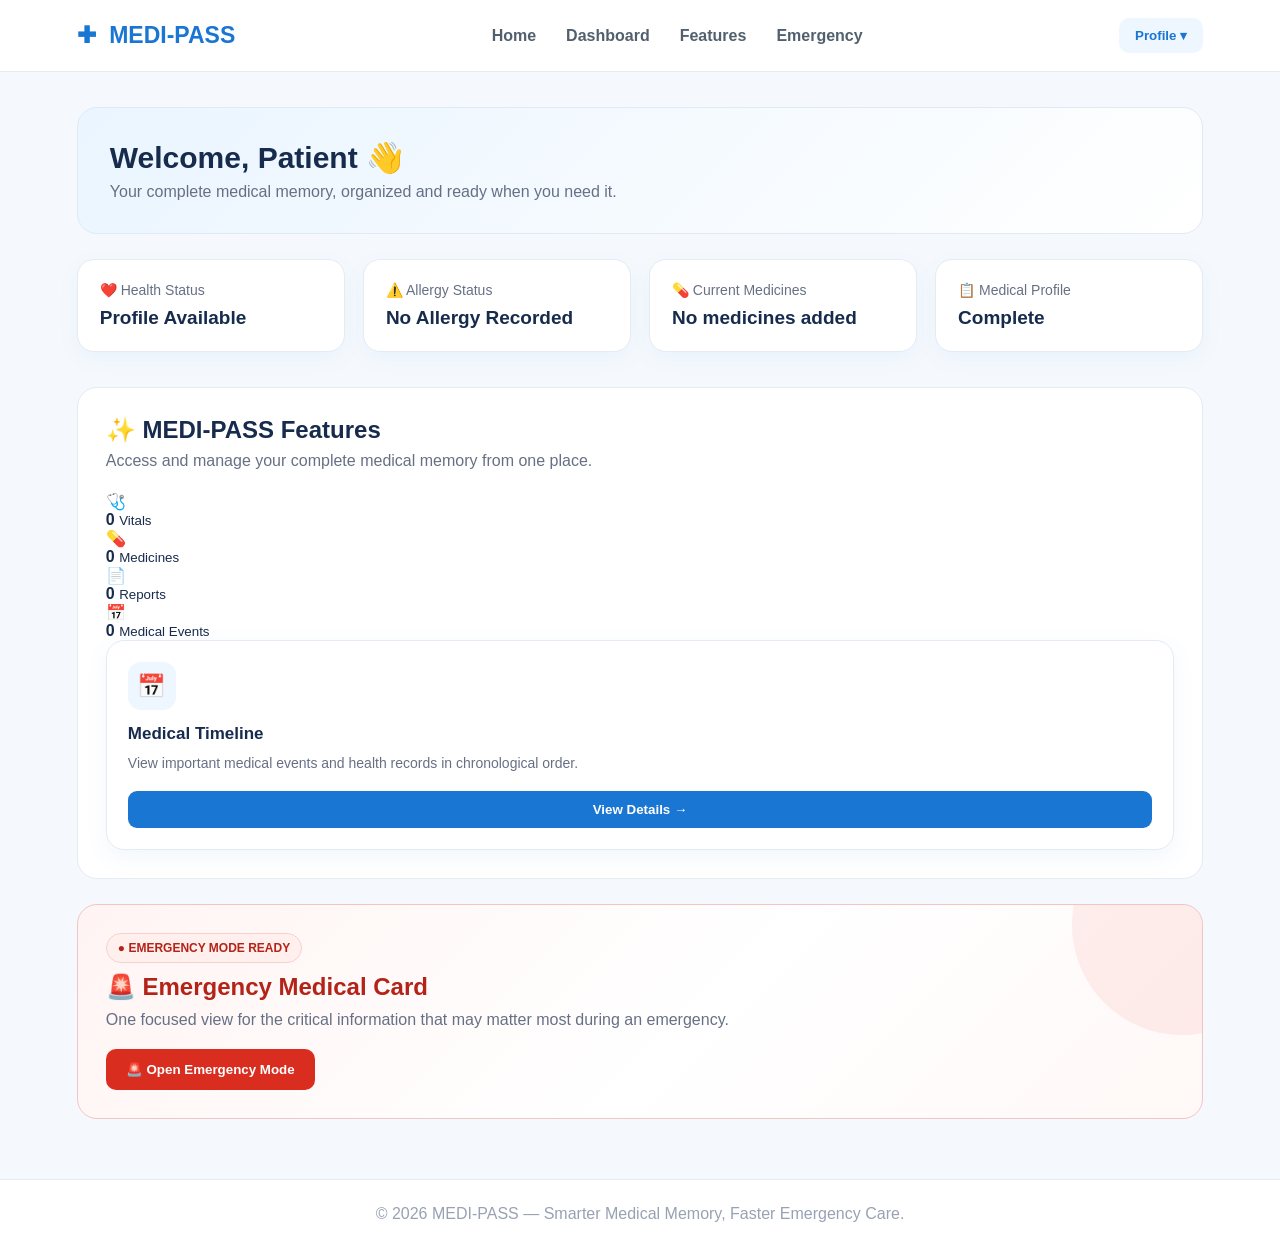
==== commit 80a89a1e: "Remove multiple feature dashboard cards Removed multiple feature dashboard cards including health vi" ====
--- a/dashboard.html
+++ b/dashboard.html
@@ -899,185 +899,6 @@
     </div>
 
 </div>
-<div class="dashboard-stats"></div>
-
-            <div class="feature-dashboard-grid">
-
-                <!-- 1. HEALTH VITALS -->
-
-                <div class="feature-dashboard-card" id="feature-vitals-card">
-
-                    <div class="feature-dashboard-icon">
-                        ❤️
-                    </div>
-
-                    <h3>
-                        Current Health Vitals
-                    </h3>
-
-                    <p>
-                        View your latest blood pressure, heart rate,
-                        SpO₂ and blood sugar information.
-                    </p>
-
-                    <button class="card-button"
-                        onclick="showFeature('vitals', this)">
-                        View Details →
-                    </button>
-
-                </div>
-
-
-                <!-- 2. MEDICINES -->
-
-                <div class="feature-dashboard-card" id="feature-medicines-card">
-
-                    <div class="feature-dashboard-icon">
-                        💊
-                    </div>
-
-                    <h3>
-                        Current Medicines
-                    </h3>
-
-                    <p>
-                        View medicines, dosage, timing and
-                        current medication records.
-                    </p>
-
-                    <button class="card-button"
-                        onclick="showFeature('medicines', this)">
-                        View Details →
-                    </button>
-
-                </div>
-
-
-                <!-- 3. ALLERGIES -->
-
-                <div class="feature-dashboard-card" id="feature-allergies-card">
-
-                    <div class="feature-dashboard-icon">
-                        ⚠️
-                    </div>
-
-                    <h3>
-                        Allergies & Alerts
-                    </h3>
-
-                    <p>
-                        Keep important allergy information
-                        visible for emergency situations.
-                    </p>
-
-                    <button class="card-button"
-                        onclick="showFeature('allergies', this)">
-                        View Details →
-                    </button>
-
-                </div>
-
-
-                <!-- 4. MEDICAL REPORTS -->
-
-                <div class="feature-dashboard-card" id="feature-reports-card">
-
-                    <div class="feature-dashboard-icon">
-                        📄
-                    </div>
-
-                    <h3>
-                        Medical Reports
-                    </h3>
-
-                    <p>
-                        Store and organize prescriptions,
-                        blood reports, ECG, X-ray and other records.
-                    </p>
-
-                    <button class="card-button"
-                        onclick="showFeature('reports', this)">
-                        View Details →
-                    </button>
-
-                </div>
-
-
-                <!-- 5. AI MEMORY -->
-
-                <div class="feature-dashboard-card" id="feature-ai-card">
-
-                    <div class="feature-dashboard-icon">
-                        🧠
-                    </div>
-
-                    <h3>
-                        AI Health Memory
-                    </h3>
-
-                    <p>
-                        Understand your saved medical information
-                        through an organized health timeline.
-                    </p>
-
-                    <button class="card-button"
-                        onclick="showFeature('ai', this)">
-                        View Details →
-                    </button>
-
-                </div>
-
-
-                <!-- 6. DOCTOR ACCESS -->
-
-                <div class="feature-dashboard-card" id="feature-doctor-card">
-
-                    <div class="feature-dashboard-icon">
-                        🩺
-                    </div>
-
-                    <h3>
-                        Doctor Access
-                    </h3>
-
-                    <p>
-                        Share selected medical information
-                        securely with authorized doctors.
-                    </p>
-
-                    <button class="card-button"
-                        onclick="showFeature('doctor', this)">
-                        View Details →
-                    </button>
-
-                </div>
-
-
-                <!-- 7. FAMILY PROFILES -->
-
-                <div class="feature-dashboard-card" id="feature-family-card">
-
-                    <div class="feature-dashboard-icon">
-                        👨‍👩‍👧
-                    </div>
-
-                    <h3>
-                        Family Profiles
-                    </h3>
-
-                    <p>
-                        Maintain separate medical profiles
-                        and important health information
-                        for family members.
-                    </p>
-
-                    <button class="card-button"
-                        onclick="showFeature('family', this)">
-                        View Details →
-                    </button>
-
-                </div>
-
 
                 <!-- 8. MEDICAL TIMELINE -->
 
@@ -1183,9 +1004,9 @@
                         </div>
                     </div>
 
-                    <div class="emergency-section-title">Emergency access summary</div>
-                    <div class="info-box" style="margin-top:0;">
-                        <p style="margin:0;">This view is designed to surface critical saved information quickly. It is a prototype and should not replace professional medical records or emergency services.</p>
+                    <div class="emergency-section-title">📋 Patient Information</div>
+                    <div id="qrPatientDetails" class="emergency-full-details">
+                        <div class="info-box"><p style="margin:0;">Loading patient information…</p></div>
                     </div>
 
                     <div class="emergency-actions">
@@ -1193,7 +1014,7 @@
                         <button class="emergency-secondary-btn" onclick="toggleEmergencyCard()">✕ Close Emergency Mode</button>
                     </div>
 
-                    <p class="emergency-note">QR content contains a limited emergency summary from the saved prototype profile.</p>
+                    <p class="emergency-note">QR scan shows the information saved in the patient's MEDI-PASS prototype profile. Production systems should use secure server-side access instead of putting health data in a URL.</p>
                 </div>
             </section>
 
@@ -1214,6 +1035,46 @@
     <!-- ================================
          JAVASCRIPT
     ================================= -->
+
+
+<style>
+.emergency-full-details {
+    display: grid;
+    gap: 14px;
+    margin-bottom: 18px;
+}
+.qr-detail-group {
+    background: #f8fafc;
+    border: 1px solid #e4e7ec;
+    border-radius: 14px;
+    padding: 16px;
+}
+.qr-detail-group h3 {
+    margin: 0 0 10px;
+    font-size: 16px;
+}
+.qr-detail-row {
+    display: flex;
+    justify-content: space-between;
+    gap: 18px;
+    padding: 8px 0;
+    border-bottom: 1px solid #eaecf0;
+}
+.qr-detail-row:last-child { border-bottom: 0; }
+.qr-detail-label { color: #667085; font-weight: 600; }
+.qr-detail-value { text-align: right; word-break: break-word; }
+.qr-record {
+    padding: 10px 0;
+    border-bottom: 1px dashed #d0d5dd;
+}
+.qr-record:last-child { border-bottom: 0; }
+.qr-record strong { display:block; margin-bottom:4px; }
+.qr-muted { color:#667085; }
+@media (max-width: 650px) {
+    .qr-detail-row { flex-direction: column; gap: 3px; }
+    .qr-detail-value { text-align: left; }
+}
+</style>
 
     <script>
 /* =================================
@@ -2043,8 +1904,155 @@
     loadEmergencyCard();
 }
 
+function getEmergencySnapshotFromQR() {
+    const hash = window.location.hash;
+
+    if (!hash.startsWith("#data=")) {
+        return null;
+    }
+
+    try {
+        return JSON.parse(decodeURIComponent(hash.substring(6)));
+    } catch (error) {
+        console.error("Invalid emergency QR data:", error);
+        return null;
+    }
+}
+
+
+function renderQRPatientDetails(patient, medicines, reports, family, doctorAccess, timeline) {
+    const container = document.getElementById("qrPatientDetails");
+    if (!container) return;
+
+    const safe = function(value, fallback) {
+        const text = String(value ?? "").trim();
+        return text ? escapeHTML(text) : (fallback || "Not recorded");
+    };
+
+    const patientRows = [
+        ["Name", patient.name],
+        ["Age", patient.age || calculateAge(patient.dob)],
+        ["Date of Birth", patient.dob],
+        ["Email", patient.email],
+        ["Blood Group", patient.bloodGroup || patient.blood],
+        ["Allergies", patient.allergies],
+        ["Medical Conditions", patient.conditions],
+        ["Emergency Contact", [patient.emergencyContactName || patient.emergencyName, patient.emergencyContactPhone || patient.emergencyPhone].filter(Boolean).join(" • ")],
+        ["Current Medicines (profile)", patient.currentMedicines]
+    ];
+
+    let html = `
+        <div class="qr-detail-group">
+            <h3>👤 Basic Profile</h3>
+            ${patientRows.map(function(row) {
+                return `<div class="qr-detail-row">
+                    <span class="qr-detail-label">${escapeHTML(row[0])}</span>
+                    <span class="qr-detail-value">${safe(row[1])}</span>
+                </div>`;
+            }).join("")}
+        </div>
+
+        <div class="qr-detail-group">
+            <h3>❤️ Current Vitals</h3>
+            <div class="qr-detail-row"><span class="qr-detail-label">Blood Pressure</span><span class="qr-detail-value">${safe(patient.bloodPressure)}</span></div>
+            <div class="qr-detail-row"><span class="qr-detail-label">Heart Rate</span><span class="qr-detail-value">${safe(patient.heartRate)}</span></div>
+            <div class="qr-detail-row"><span class="qr-detail-label">SpO₂</span><span class="qr-detail-value">${safe(patient.spo2)}</span></div>
+            <div class="qr-detail-row"><span class="qr-detail-label">Blood Sugar</span><span class="qr-detail-value">${safe(patient.bloodSugar)}</span></div>
+        </div>
+
+        <div class="qr-detail-group">
+            <h3>💊 Medicines</h3>
+            ${medicines.length ? medicines.map(function(m) {
+                return `<div class="qr-record">
+                    <strong>${safe(m.name, "Medicine")}</strong>
+                    <span class="qr-muted">Dosage: ${safe(m.dosage)} · Timing: ${safe(m.timing)}</span>
+                    ${m.notes ? `<div>${safe(m.notes)}</div>` : ""}
+                </div>`;
+            }).join("") : `<div class="qr-muted">No medicines added.</div>`}
+        </div>
+
+        <div class="qr-detail-group">
+            <h3>📄 Reports</h3>
+            ${reports.length ? reports.map(function(r) {
+                return `<div class="qr-record">
+                    <strong>${safe(r.name, "Report")}</strong>
+                    <span class="qr-muted">${safe(r.type)} · ${safe(r.date)}</span>
+                    ${r.hospital ? `<div>Hospital/Lab: ${safe(r.hospital)}</div>` : ""}
+                    ${r.fileName ? `<div>File: ${safe(r.fileName)}</div>` : ""}
+                </div>`;
+            }).join("") : `<div class="qr-muted">No reports added.</div>`}
+        </div>
+
+        <div class="qr-detail-group">
+            <h3>👨‍👩‍👧 Family Profiles</h3>
+            ${family.length ? family.map(function(f) {
+                return `<div class="qr-record">
+                    <strong>${safe(f.name, "Family member")}</strong>
+                    <span class="qr-muted">Relation: ${safe(f.relation)} · Blood Group: ${safe(f.bloodGroup)}</span>
+                    <div>Allergies: ${safe(f.allergies, "None recorded")}</div>
+                </div>`;
+            }).join("") : `<div class="qr-muted">No family profiles added.</div>`}
+        </div>
+
+        <div class="qr-detail-group">
+            <h3>🩺 Doctor Access</h3>
+            ${doctorAccess.length ? doctorAccess.map(function(s) {
+                return `<div class="qr-record">
+                    <strong>${safe(s.doctor, "Doctor")}</strong>
+                    <span class="qr-muted">${safe(s.type)} · ${safe(s.status)} · ${safe(s.date)}</span>
+                    ${s.note ? `<div>${safe(s.note)}</div>` : ""}
+                </div>`;
+            }).join("") : `<div class="qr-muted">No doctor access records.</div>`}
+        </div>
+
+        <div class="qr-detail-group">
+            <h3>🧠 Medical Timeline</h3>
+            ${timeline.length ? timeline.slice().reverse().map(function(e) {
+                return `<div class="qr-record">
+                    <strong>${safe(e.icon, "📌")} ${safe(e.title, "Timeline event")}</strong>
+                    <span class="qr-muted">${safe(e.date)}</span>
+                    ${e.description ? `<div>${safe(e.description)}</div>` : ""}
+                </div>`;
+            }).join("") : `<div class="qr-muted">No timeline events.</div>`}
+        </div>
+    `;
+
+    container.innerHTML = html;
+}
+
 function loadEmergencyCard() {
-    const patient = getPatient();
+    const qrSnapshot = getEmergencySnapshotFromQR();
+
+    const patient = qrSnapshot && qrSnapshot.patient
+
+        ? qrSnapshot.patient
+
+        : getPatient();
+
+    const qrMedicines =
+        qrSnapshot && Array.isArray(qrSnapshot.medicines)
+            ? qrSnapshot.medicines
+            : savedMedicines;
+
+    const qrReports =
+        qrSnapshot && Array.isArray(qrSnapshot.reports)
+            ? qrSnapshot.reports
+            : savedReports;
+
+    const qrFamily =
+        qrSnapshot && Array.isArray(qrSnapshot.family)
+            ? qrSnapshot.family
+            : familyProfiles;
+
+    const qrDoctorAccess =
+        qrSnapshot && Array.isArray(qrSnapshot.doctorAccess)
+            ? qrSnapshot.doctorAccess
+            : doctorShares;
+
+    const qrTimeline =
+        qrSnapshot && Array.isArray(qrSnapshot.timeline)
+            ? qrSnapshot.timeline
+            : timelineEvents;
 
     // Patient name
     const emergencyName = document.getElementById("emergencyName");
@@ -2106,7 +2114,7 @@
     }
 
     // Current medicines
-    const medicines = getMedicines();
+    const medicines = qrMedicines;
 
     const medicineText = medicines.length
         ? medicines
@@ -2125,196 +2133,86 @@
         emergencyMedicines.textContent = medicineText;
     }
 
-    // QR CODE
-   const qrData = encodeURIComponent(
-    "MEDI-PASS Emergency Profile\n" +
-    "Name: " + (patient.name || "--") + "\n" +
-    "Blood Group: " + bloodGroup + "\n" +
-    "Allergies: " +
-    (patient.allergies || "None recorded") + "\n" +
-    "Conditions: " +
-    (patient.conditions || "None recorded") + "\n" +
-    "Medicines: " +
-    medicineText + "\n" +
-    "Emergency Contact: " +
-    ([contactName, contactPhone]
-        .filter(Boolean)
-        .join(" ") || "--")
-);
-
-   // ================================
-// MEDI-PASS EMERGENCY QR
-// ================================
-
-// Current dashboard URL
+    renderQRPatientDetails(
+        patient,
+        qrMedicines,
+        qrReports,
+        qrFamily,
+        qrDoctorAccess,
+        qrTimeline
+    );
+
+   // QR CODE
+// Build a complete prototype snapshot from the information stored by the features.
+const emergencySnapshot = {
+    patient: {
+        ...patient,
+        age: age || "",
+        bloodGroup: bloodGroup || "",
+        emergencyName: contactName || "",
+        emergencyPhone: contactPhone || ""
+    },
+    medicines: medicines.map(function (m) {
+        return {
+            name: m.name || m.medicineName || "",
+            dosage: m.dosage || "",
+            timing: m.timing || "",
+            notes: m.notes || ""
+        };
+    }),
+    reports: savedReports.map(function (r) {
+        return {
+            name: r.name || "",
+            date: r.date || "",
+            type: r.type || "",
+            hospital: r.hospital || "",
+            fileName: r.fileName || ""
+        };
+    }),
+    family: familyProfiles.map(function (f) {
+        return {
+            name: f.name || "",
+            relation: f.relation || "",
+            bloodGroup: f.bloodGroup || "",
+            allergies: f.allergies || ""
+        };
+    }),
+    doctorAccess: doctorShares.map(function (s) {
+        return {
+            doctor: s.doctor || "",
+            status: s.status || "",
+            type: s.type || "",
+            note: s.note || "",
+            date: s.date || ""
+        };
+    }),
+    timeline: timelineEvents.slice(-12).map(function (e) {
+        return {
+            icon: e.icon || "📌",
+            title: e.title || "",
+            description: e.description || "",
+            date: e.date || ""
+        };
+    })
+};
+
+const encodedEmergencyData =
+    encodeURIComponent(JSON.stringify(emergencySnapshot));
+
 const emergencyURL =
-    "http://192.168.0.103:5500/dashboard.html?emergency=true";
+    "https://kalyanig14.github.io/ArogyaMediCare/dashboard.html" +
+    "?emergency=true#data=" +
+    encodedEmergencyData;
+
 const qrImage = document.getElementById("emergencyQR");
 
 if (qrImage) {
     qrImage.src =
-        "https://quickchart.io/qr?size=220&margin=2&ecLevel=M&text=" +
+        "https://quickchart.io/qr?size=280&margin=2&ecLevel=M&text=" +
         encodeURIComponent(emergencyURL);
 }
-}
-/* =================================
-   COMPLETE MEDI-PASS QR SUMMARY
-================================= */
-
-const vitals =
-    JSON.parse(localStorage.getItem("mediPassVitals")) || [];
-
-const reports =
-    JSON.parse(localStorage.getItem("mediPassReports")) || [];
-
-const doctorAccess =
-    JSON.parse(localStorage.getItem("mediPassDoctorShares")) || [];
-
-const family =
-    JSON.parse(localStorage.getItem("mediPassFamily")) || [];
-
-const timeline =
-    JSON.parse(localStorage.getItem("mediPassTimeline")) || [];
-
-
-/* HEALTH VITALS */
-const latestVital =
-    vitals.length ? vitals[vitals.length - 1] : {};
-
-const vitalText =
-    "Blood Pressure: " + (latestVital.bloodPressure || patientData.bloodPressure || "--") +
-    "\nHeart Rate: " + (latestVital.heartRate || patientData.heartRate || "--") +
-    "\nSpO2: " + (latestVital.spo2 || patientData.spo2 || "--") +
-    "\nBlood Sugar: " + (latestVital.bloodSugar || patientData.bloodSugar || "--") +
-    "\nWeight: " + (latestVital.weight || patientData.weight || "--");
-
-
-/* MEDICINES */
-const medicineQRText = medicines.length
-    ? medicines.map((m, i) =>
-        (i + 1) + ". " +
-        (m.name || "Medicine") +
-        (m.dosage ? " — " + m.dosage : "")
-      ).join("\n")
-    : "None recorded";
-
-
-/* MEDICAL REPORTS */
-const reportQRText = reports.length
-    ? reports.map((r, i) =>
-        (i + 1) + ". " +
-        (r.name || "Medical Report") +
-        " — " +
-        (r.date || "Date not recorded") +
-        (r.type ? " — " + r.type : "")
-      ).join("\n")
-    : "None recorded";
-
-
-/* AI HEALTH MEMORY */
-const aiMemoryText =
-    "Medical records organized: " +
-    (reports.length + medicines.length + timeline.length) +
-    "\nRecent medical events: " +
-    timeline.length;
-
-
-/* ALLERGIES & ALERTS */
-const allergyText =
-    patientData.allergies &&
-    patientData.allergies.trim()
-        ? patientData.allergies
-        : "None recorded";
-
-
-/* DOCTOR ACCESS */
-const doctorQRText = doctorAccess.length
-    ? doctorAccess.map((d, i) =>
-        (i + 1) + ". " +
-        (d.doctor || "Doctor") +
-        " — " +
-        (d.type || "Medical Access") +
-        " — " +
-        (d.status || "Active")
-      ).join("\n")
-    : "No active doctor access";
-
-
-/* MEDICAL TIMELINE */
-const timelineQRText = timeline.length
-    ? timeline.slice(-5).reverse().map((t, i) =>
-        (i + 1) + ". " +
-        (t.title || "Medical Event") +
-        " — " +
-        (t.date || "")
-      ).join("\n")
-    : "No medical events";
-
-
-/* FAMILY PROFILE */
-const familyQRText = family.length
-    ? family.map((f, i) =>
-        (i + 1) + ". " +
-        (f.name || "Family Member") +
-        (f.relationship ? " — " + f.relationship : "")
-      ).join("\n")
-    : "No family profiles";
-
-
-/* COMPLETE QR INFORMATION */
-const qrText =
-    "MEDI-PASS — MEDICAL MEMORY\n\n" +
-
-    "PATIENT\n" +
-    "Name: " + (patientData.name || "--") + "\n" +
-    "Blood Group: " + (patientData.bloodGroup || patientData.blood || "--") + "\n" +
-    "Age: " + (patientData.age || "--") + "\n\n" +
-
-    "HEALTH VITALS\n" +
-    vitalText + "\n\n" +
-
-    "MEDICINES\n" +
-    medicineQRText + "\n\n" +
-
-    "ALLERGIES & ALERTS\n" +
-    allergyText + "\n\n" +
-
-    "MEDICAL CONDITIONS\n" +
-    (patientData.conditions || "None recorded") + "\n\n" +
-
-    "MEDICAL REPORTS\n" +
-    reportQRText + "\n\n" +
-
-    "AI HEALTH MEMORY\n" +
-    aiMemoryText + "\n\n" +
-
-    "DOCTOR ACCESS\n" +
-    doctorQRText + "\n\n" +
-
-    "MEDICAL TIMELINE\n" +
-    timelineQRText + "\n\n" +
-
-    "FAMILY PROFILE\n" +
-    familyQRText + "\n\n" +
-
-    "EMERGENCY CONTACT\n" +
-    (
-        patientData.emergencyContactName ||
-        patientData.emergencyName ||
-        "--"
-    ) +
-    " — " +
-    (
-        patientData.emergencyContactPhone ||
-        patientData.emergencyPhone ||
-        "--"
-    );
-
-
-/* GENERATE QR */
-document.getElementById("emergencyQR").src =
-    "https://quickchart.io/qr?size=180&margin=2&ecLevel=M&text=" +
-    encodeURIComponent(qrText);
+
+}
 
 function logout() {
     localStorage.removeItem("mediPassPatient");
@@ -2322,73 +2220,54 @@
 }
 </script>
 <script>
-
-    // tumhara existing dashboard JavaScript
-    // ...
-
-    function updateDashboard() {
-
-        const patient =
-            JSON.parse(localStorage.getItem("mediPassPatient")) || {};
-
-        const vitals =
-            JSON.parse(localStorage.getItem("mediPassVitals")) || [];
-
-        const medicines =
-            JSON.parse(localStorage.getItem("mediPassMedicines")) || [];
-
-        const reports =
-            JSON.parse(localStorage.getItem("mediPassReports")) || [];
-
-        const timeline =
-            JSON.parse(localStorage.getItem("mediPassTimeline")) || [];
-
-
-        const nameElement =
-            document.getElementById("patientName");
-
-        if (nameElement) {
-            nameElement.textContent = patient.name || "Patient";
-        }
-
-
-        const healthElement =
-            document.getElementById("healthStatus");
-
-        if (healthElement) {
-            healthElement.textContent =
-                vitals.length > 0
-                    ? "Vitals Available"
-                    : "Profile Available";
-        }
-
-
-        const allergyElement =
-            document.getElementById("allergyStatus");
-
-        if (allergyElement) {
-            allergyElement.textContent =
-                patient.allergies && patient.allergies.trim()
-                    ? "Allergy Recorded"
-                    : "No Allergy Recorded";
-        }
-
-
-        const medicineElement =
-            document.getElementById("medicineStatus");
-
-        if (medicineElement) {
-            medicineElement.textContent =
-                medicines.length > 0
-                    ? medicines.length + " medicine(s)"
-                    : "No medicines added";
-        }
-        function openEmergencyFromQR() {
+function updateDashboard() {
+    const patient = JSON.parse(localStorage.getItem("mediPassPatient")) || {};
+    const vitals = JSON.parse(localStorage.getItem("mediPassVitals")) || [];
+    const medicines = JSON.parse(localStorage.getItem("mediPassMedicines")) || [];
+    const reports = JSON.parse(localStorage.getItem("mediPassReports")) || [];
+    const timeline = JSON.parse(localStorage.getItem("mediPassTimeline")) || [];
+
+    const nameElement = document.getElementById("patientName");
+    if (nameElement) nameElement.textContent = patient.name || "Patient";
+
+    const healthElement = document.getElementById("healthStatus");
+    if (healthElement) {
+        healthElement.textContent =
+            (patient.bloodPressure || patient.heartRate || patient.spo2 || patient.bloodSugar || vitals.length)
+                ? "Vitals Available"
+                : "Profile Available";
+    }
+
+    const allergyElement = document.getElementById("allergyStatus");
+    if (allergyElement) {
+        allergyElement.textContent =
+            patient.allergies && patient.allergies.trim()
+                ? "Allergy Recorded"
+                : "No Allergy Recorded";
+    }
+
+    const medicineElement = document.getElementById("medicineStatus");
+    if (medicineElement) {
+        medicineElement.textContent =
+            medicines.length > 0
+                ? medicines.length + " medicine(s)"
+                : (patient.currentMedicines ? "Medicines available" : "No medicines added");
+    }
+
+    const statVitals = document.getElementById("statVitals");
+    const statMedicines = document.getElementById("statMedicines");
+    const statReports = document.getElementById("statReports");
+    const statTimeline = document.getElementById("statTimeline");
+
+    if (statVitals) statVitals.textContent = vitals.length;
+    if (statMedicines) statMedicines.textContent = medicines.length;
+    if (statReports) statReports.textContent = reports.length;
+    if (statTimeline) statTimeline.textContent = timeline.length;
+}
+
+function openEmergencyFromQR() {
     const params = new URLSearchParams(window.location.search);
-
-    if (params.get("emergency") !== "true") {
-        return;
-    }
+    if (params.get("emergency") !== "true") return;
 
     setTimeout(function () {
         const card = document.getElementById("emergencyCard");
@@ -2398,7 +2277,9 @@
 
         card.style.display = "block";
 
-        loadEmergencyCard();
+        if (typeof loadEmergencyCard === "function") {
+            loadEmergencyCard();
+        }
 
         if (button) {
             button.textContent = "✓ Emergency Mode Open";
@@ -2408,51 +2289,15 @@
             behavior: "smooth",
             block: "start"
         });
-    }, 500);
+    }, 300);
 }
 
 document.addEventListener("DOMContentLoaded", function () {
+    updateDashboard();
     openEmergencyFromQR();
 });
-
-
-        // QUICK STATS
-        const statVitals =
-            document.getElementById("statVitals");
-
-        const statMedicines =
-            document.getElementById("statMedicines");
-
-        const statReports =
-            document.getElementById("statReports");
-
-        const statTimeline =
-            document.getElementById("statTimeline");
-
-
-        if (statVitals) {
-            statVitals.textContent = vitals.length;
-        }
-
-        if (statMedicines) {
-            statMedicines.textContent = medicines.length;
-        }
-
-        if (statReports) {
-            statReports.textContent = reports.length;
-        }
-
-        if (statTimeline) {
-            statTimeline.textContent = timeline.length;
-        }
-    }
-
-
-    // RUN DASHBOARD UPDATE
-    updateDashboard();
-
 </script>
 
 </body>
 
-</html>+</html>
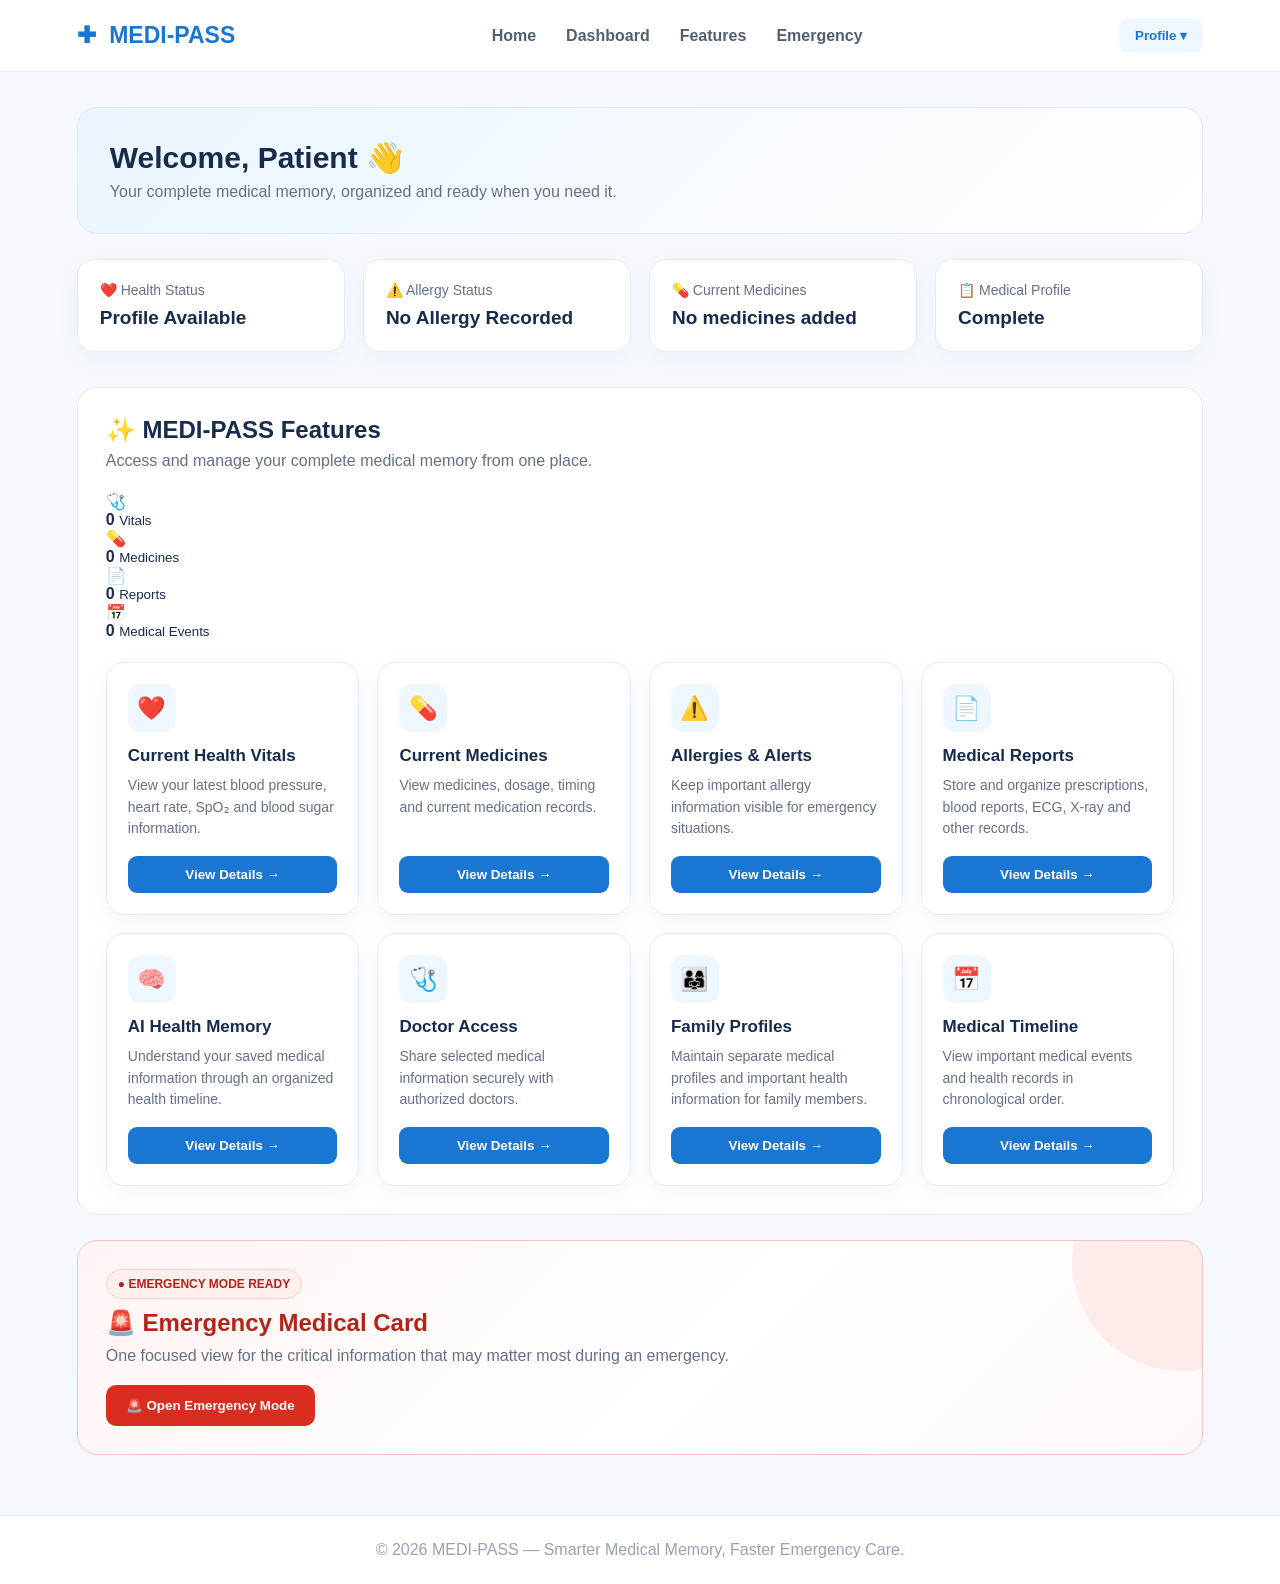
==== commit 6ddd9281: "Add files via upload" ====
--- a/dashboard.html
+++ b/dashboard.html
@@ -899,6 +899,185 @@
     </div>
 
 </div>
+<div class="dashboard-stats"></div>
+
+            <div class="feature-dashboard-grid">
+
+                <!-- 1. HEALTH VITALS -->
+
+                <div class="feature-dashboard-card" id="feature-vitals-card">
+
+                    <div class="feature-dashboard-icon">
+                        ❤️
+                    </div>
+
+                    <h3>
+                        Current Health Vitals
+                    </h3>
+
+                    <p>
+                        View your latest blood pressure, heart rate,
+                        SpO₂ and blood sugar information.
+                    </p>
+
+                    <button class="card-button"
+                        onclick="showFeature('vitals', this)">
+                        View Details →
+                    </button>
+
+                </div>
+
+
+                <!-- 2. MEDICINES -->
+
+                <div class="feature-dashboard-card" id="feature-medicines-card">
+
+                    <div class="feature-dashboard-icon">
+                        💊
+                    </div>
+
+                    <h3>
+                        Current Medicines
+                    </h3>
+
+                    <p>
+                        View medicines, dosage, timing and
+                        current medication records.
+                    </p>
+
+                    <button class="card-button"
+                        onclick="showFeature('medicines', this)">
+                        View Details →
+                    </button>
+
+                </div>
+
+
+                <!-- 3. ALLERGIES -->
+
+                <div class="feature-dashboard-card" id="feature-allergies-card">
+
+                    <div class="feature-dashboard-icon">
+                        ⚠️
+                    </div>
+
+                    <h3>
+                        Allergies & Alerts
+                    </h3>
+
+                    <p>
+                        Keep important allergy information
+                        visible for emergency situations.
+                    </p>
+
+                    <button class="card-button"
+                        onclick="showFeature('allergies', this)">
+                        View Details →
+                    </button>
+
+                </div>
+
+
+                <!-- 4. MEDICAL REPORTS -->
+
+                <div class="feature-dashboard-card" id="feature-reports-card">
+
+                    <div class="feature-dashboard-icon">
+                        📄
+                    </div>
+
+                    <h3>
+                        Medical Reports
+                    </h3>
+
+                    <p>
+                        Store and organize prescriptions,
+                        blood reports, ECG, X-ray and other records.
+                    </p>
+
+                    <button class="card-button"
+                        onclick="showFeature('reports', this)">
+                        View Details →
+                    </button>
+
+                </div>
+
+
+                <!-- 5. AI MEMORY -->
+
+                <div class="feature-dashboard-card" id="feature-ai-card">
+
+                    <div class="feature-dashboard-icon">
+                        🧠
+                    </div>
+
+                    <h3>
+                        AI Health Memory
+                    </h3>
+
+                    <p>
+                        Understand your saved medical information
+                        through an organized health timeline.
+                    </p>
+
+                    <button class="card-button"
+                        onclick="showFeature('ai', this)">
+                        View Details →
+                    </button>
+
+                </div>
+
+
+                <!-- 6. DOCTOR ACCESS -->
+
+                <div class="feature-dashboard-card" id="feature-doctor-card">
+
+                    <div class="feature-dashboard-icon">
+                        🩺
+                    </div>
+
+                    <h3>
+                        Doctor Access
+                    </h3>
+
+                    <p>
+                        Share selected medical information
+                        securely with authorized doctors.
+                    </p>
+
+                    <button class="card-button"
+                        onclick="showFeature('doctor', this)">
+                        View Details →
+                    </button>
+
+                </div>
+
+
+                <!-- 7. FAMILY PROFILES -->
+
+                <div class="feature-dashboard-card" id="feature-family-card">
+
+                    <div class="feature-dashboard-icon">
+                        👨‍👩‍👧
+                    </div>
+
+                    <h3>
+                        Family Profiles
+                    </h3>
+
+                    <p>
+                        Maintain separate medical profiles
+                        and important health information
+                        for family members.
+                    </p>
+
+                    <button class="card-button"
+                        onclick="showFeature('family', this)">
+                        View Details →
+                    </button>
+
+                </div>
+
 
                 <!-- 8. MEDICAL TIMELINE -->
 
@@ -1004,9 +1183,9 @@
                         </div>
                     </div>
 
-                    <div class="emergency-section-title">📋 Patient Information</div>
-                    <div id="qrPatientDetails" class="emergency-full-details">
-                        <div class="info-box"><p style="margin:0;">Loading patient information…</p></div>
+                    <div class="emergency-section-title">Emergency access summary</div>
+                    <div class="info-box" style="margin-top:0;">
+                        <p style="margin:0;">This view is designed to surface critical saved information quickly. It is a prototype and should not replace professional medical records or emergency services.</p>
                     </div>
 
                     <div class="emergency-actions">
@@ -1014,7 +1193,7 @@
                         <button class="emergency-secondary-btn" onclick="toggleEmergencyCard()">✕ Close Emergency Mode</button>
                     </div>
 
-                    <p class="emergency-note">QR scan shows the information saved in the patient's MEDI-PASS prototype profile. Production systems should use secure server-side access instead of putting health data in a URL.</p>
+                    <p class="emergency-note">QR content contains a limited emergency summary from the saved prototype profile.</p>
                 </div>
             </section>
 
@@ -1035,46 +1214,6 @@
     <!-- ================================
          JAVASCRIPT
     ================================= -->
-
-
-<style>
-.emergency-full-details {
-    display: grid;
-    gap: 14px;
-    margin-bottom: 18px;
-}
-.qr-detail-group {
-    background: #f8fafc;
-    border: 1px solid #e4e7ec;
-    border-radius: 14px;
-    padding: 16px;
-}
-.qr-detail-group h3 {
-    margin: 0 0 10px;
-    font-size: 16px;
-}
-.qr-detail-row {
-    display: flex;
-    justify-content: space-between;
-    gap: 18px;
-    padding: 8px 0;
-    border-bottom: 1px solid #eaecf0;
-}
-.qr-detail-row:last-child { border-bottom: 0; }
-.qr-detail-label { color: #667085; font-weight: 600; }
-.qr-detail-value { text-align: right; word-break: break-word; }
-.qr-record {
-    padding: 10px 0;
-    border-bottom: 1px dashed #d0d5dd;
-}
-.qr-record:last-child { border-bottom: 0; }
-.qr-record strong { display:block; margin-bottom:4px; }
-.qr-muted { color:#667085; }
-@media (max-width: 650px) {
-    .qr-detail-row { flex-direction: column; gap: 3px; }
-    .qr-detail-value { text-align: left; }
-}
-</style>
 
     <script>
 /* =================================
@@ -1919,107 +2058,6 @@
     }
 }
 
-
-function renderQRPatientDetails(patient, medicines, reports, family, doctorAccess, timeline) {
-    const container = document.getElementById("qrPatientDetails");
-    if (!container) return;
-
-    const safe = function(value, fallback) {
-        const text = String(value ?? "").trim();
-        return text ? escapeHTML(text) : (fallback || "Not recorded");
-    };
-
-    const patientRows = [
-        ["Name", patient.name],
-        ["Age", patient.age || calculateAge(patient.dob)],
-        ["Date of Birth", patient.dob],
-        ["Email", patient.email],
-        ["Blood Group", patient.bloodGroup || patient.blood],
-        ["Allergies", patient.allergies],
-        ["Medical Conditions", patient.conditions],
-        ["Emergency Contact", [patient.emergencyContactName || patient.emergencyName, patient.emergencyContactPhone || patient.emergencyPhone].filter(Boolean).join(" • ")],
-        ["Current Medicines (profile)", patient.currentMedicines]
-    ];
-
-    let html = `
-        <div class="qr-detail-group">
-            <h3>👤 Basic Profile</h3>
-            ${patientRows.map(function(row) {
-                return `<div class="qr-detail-row">
-                    <span class="qr-detail-label">${escapeHTML(row[0])}</span>
-                    <span class="qr-detail-value">${safe(row[1])}</span>
-                </div>`;
-            }).join("")}
-        </div>
-
-        <div class="qr-detail-group">
-            <h3>❤️ Current Vitals</h3>
-            <div class="qr-detail-row"><span class="qr-detail-label">Blood Pressure</span><span class="qr-detail-value">${safe(patient.bloodPressure)}</span></div>
-            <div class="qr-detail-row"><span class="qr-detail-label">Heart Rate</span><span class="qr-detail-value">${safe(patient.heartRate)}</span></div>
-            <div class="qr-detail-row"><span class="qr-detail-label">SpO₂</span><span class="qr-detail-value">${safe(patient.spo2)}</span></div>
-            <div class="qr-detail-row"><span class="qr-detail-label">Blood Sugar</span><span class="qr-detail-value">${safe(patient.bloodSugar)}</span></div>
-        </div>
-
-        <div class="qr-detail-group">
-            <h3>💊 Medicines</h3>
-            ${medicines.length ? medicines.map(function(m) {
-                return `<div class="qr-record">
-                    <strong>${safe(m.name, "Medicine")}</strong>
-                    <span class="qr-muted">Dosage: ${safe(m.dosage)} · Timing: ${safe(m.timing)}</span>
-                    ${m.notes ? `<div>${safe(m.notes)}</div>` : ""}
-                </div>`;
-            }).join("") : `<div class="qr-muted">No medicines added.</div>`}
-        </div>
-
-        <div class="qr-detail-group">
-            <h3>📄 Reports</h3>
-            ${reports.length ? reports.map(function(r) {
-                return `<div class="qr-record">
-                    <strong>${safe(r.name, "Report")}</strong>
-                    <span class="qr-muted">${safe(r.type)} · ${safe(r.date)}</span>
-                    ${r.hospital ? `<div>Hospital/Lab: ${safe(r.hospital)}</div>` : ""}
-                    ${r.fileName ? `<div>File: ${safe(r.fileName)}</div>` : ""}
-                </div>`;
-            }).join("") : `<div class="qr-muted">No reports added.</div>`}
-        </div>
-
-        <div class="qr-detail-group">
-            <h3>👨‍👩‍👧 Family Profiles</h3>
-            ${family.length ? family.map(function(f) {
-                return `<div class="qr-record">
-                    <strong>${safe(f.name, "Family member")}</strong>
-                    <span class="qr-muted">Relation: ${safe(f.relation)} · Blood Group: ${safe(f.bloodGroup)}</span>
-                    <div>Allergies: ${safe(f.allergies, "None recorded")}</div>
-                </div>`;
-            }).join("") : `<div class="qr-muted">No family profiles added.</div>`}
-        </div>
-
-        <div class="qr-detail-group">
-            <h3>🩺 Doctor Access</h3>
-            ${doctorAccess.length ? doctorAccess.map(function(s) {
-                return `<div class="qr-record">
-                    <strong>${safe(s.doctor, "Doctor")}</strong>
-                    <span class="qr-muted">${safe(s.type)} · ${safe(s.status)} · ${safe(s.date)}</span>
-                    ${s.note ? `<div>${safe(s.note)}</div>` : ""}
-                </div>`;
-            }).join("") : `<div class="qr-muted">No doctor access records.</div>`}
-        </div>
-
-        <div class="qr-detail-group">
-            <h3>🧠 Medical Timeline</h3>
-            ${timeline.length ? timeline.slice().reverse().map(function(e) {
-                return `<div class="qr-record">
-                    <strong>${safe(e.icon, "📌")} ${safe(e.title, "Timeline event")}</strong>
-                    <span class="qr-muted">${safe(e.date)}</span>
-                    ${e.description ? `<div>${safe(e.description)}</div>` : ""}
-                </div>`;
-            }).join("") : `<div class="qr-muted">No timeline events.</div>`}
-        </div>
-    `;
-
-    container.innerHTML = html;
-}
-
 function loadEmergencyCard() {
     const qrSnapshot = getEmergencySnapshotFromQR();
 
@@ -2028,31 +2066,6 @@
         ? qrSnapshot.patient
 
         : getPatient();
-
-    const qrMedicines =
-        qrSnapshot && Array.isArray(qrSnapshot.medicines)
-            ? qrSnapshot.medicines
-            : savedMedicines;
-
-    const qrReports =
-        qrSnapshot && Array.isArray(qrSnapshot.reports)
-            ? qrSnapshot.reports
-            : savedReports;
-
-    const qrFamily =
-        qrSnapshot && Array.isArray(qrSnapshot.family)
-            ? qrSnapshot.family
-            : familyProfiles;
-
-    const qrDoctorAccess =
-        qrSnapshot && Array.isArray(qrSnapshot.doctorAccess)
-            ? qrSnapshot.doctorAccess
-            : doctorShares;
-
-    const qrTimeline =
-        qrSnapshot && Array.isArray(qrSnapshot.timeline)
-            ? qrSnapshot.timeline
-            : timelineEvents;
 
     // Patient name
     const emergencyName = document.getElementById("emergencyName");
@@ -2114,7 +2127,13 @@
     }
 
     // Current medicines
-    const medicines = qrMedicines;
+    const medicines =
+
+        qrSnapshot && Array.isArray(qrSnapshot.medicines)
+
+            ? qrSnapshot.medicines
+
+            : getMedicines();
 
     const medicineText = medicines.length
         ? medicines
@@ -2133,65 +2152,21 @@
         emergencyMedicines.textContent = medicineText;
     }
 
-    renderQRPatientDetails(
-        patient,
-        qrMedicines,
-        qrReports,
-        qrFamily,
-        qrDoctorAccess,
-        qrTimeline
-    );
-
    // QR CODE
-// Build a complete prototype snapshot from the information stored by the features.
 const emergencySnapshot = {
     patient: {
-        ...patient,
+        name: patient.name || "",
+        bloodGroup: bloodGroup || "",
         age: age || "",
-        bloodGroup: bloodGroup || "",
+        allergies: patient.allergies || "",
+        conditions: patient.conditions || "",
         emergencyName: contactName || "",
         emergencyPhone: contactPhone || ""
     },
-    medicines: medicines.map(function (m) {
+    medicines: medicines.slice(0, 5).map(function (m) {
         return {
             name: m.name || m.medicineName || "",
-            dosage: m.dosage || "",
-            timing: m.timing || "",
-            notes: m.notes || ""
-        };
-    }),
-    reports: savedReports.map(function (r) {
-        return {
-            name: r.name || "",
-            date: r.date || "",
-            type: r.type || "",
-            hospital: r.hospital || "",
-            fileName: r.fileName || ""
-        };
-    }),
-    family: familyProfiles.map(function (f) {
-        return {
-            name: f.name || "",
-            relation: f.relation || "",
-            bloodGroup: f.bloodGroup || "",
-            allergies: f.allergies || ""
-        };
-    }),
-    doctorAccess: doctorShares.map(function (s) {
-        return {
-            doctor: s.doctor || "",
-            status: s.status || "",
-            type: s.type || "",
-            note: s.note || "",
-            date: s.date || ""
-        };
-    }),
-    timeline: timelineEvents.slice(-12).map(function (e) {
-        return {
-            icon: e.icon || "📌",
-            title: e.title || "",
-            description: e.description || "",
-            date: e.date || ""
+            dosage: m.dosage || ""
         };
     })
 };
@@ -2300,4 +2275,4 @@
 
 </body>
 
-</html>
+</html>
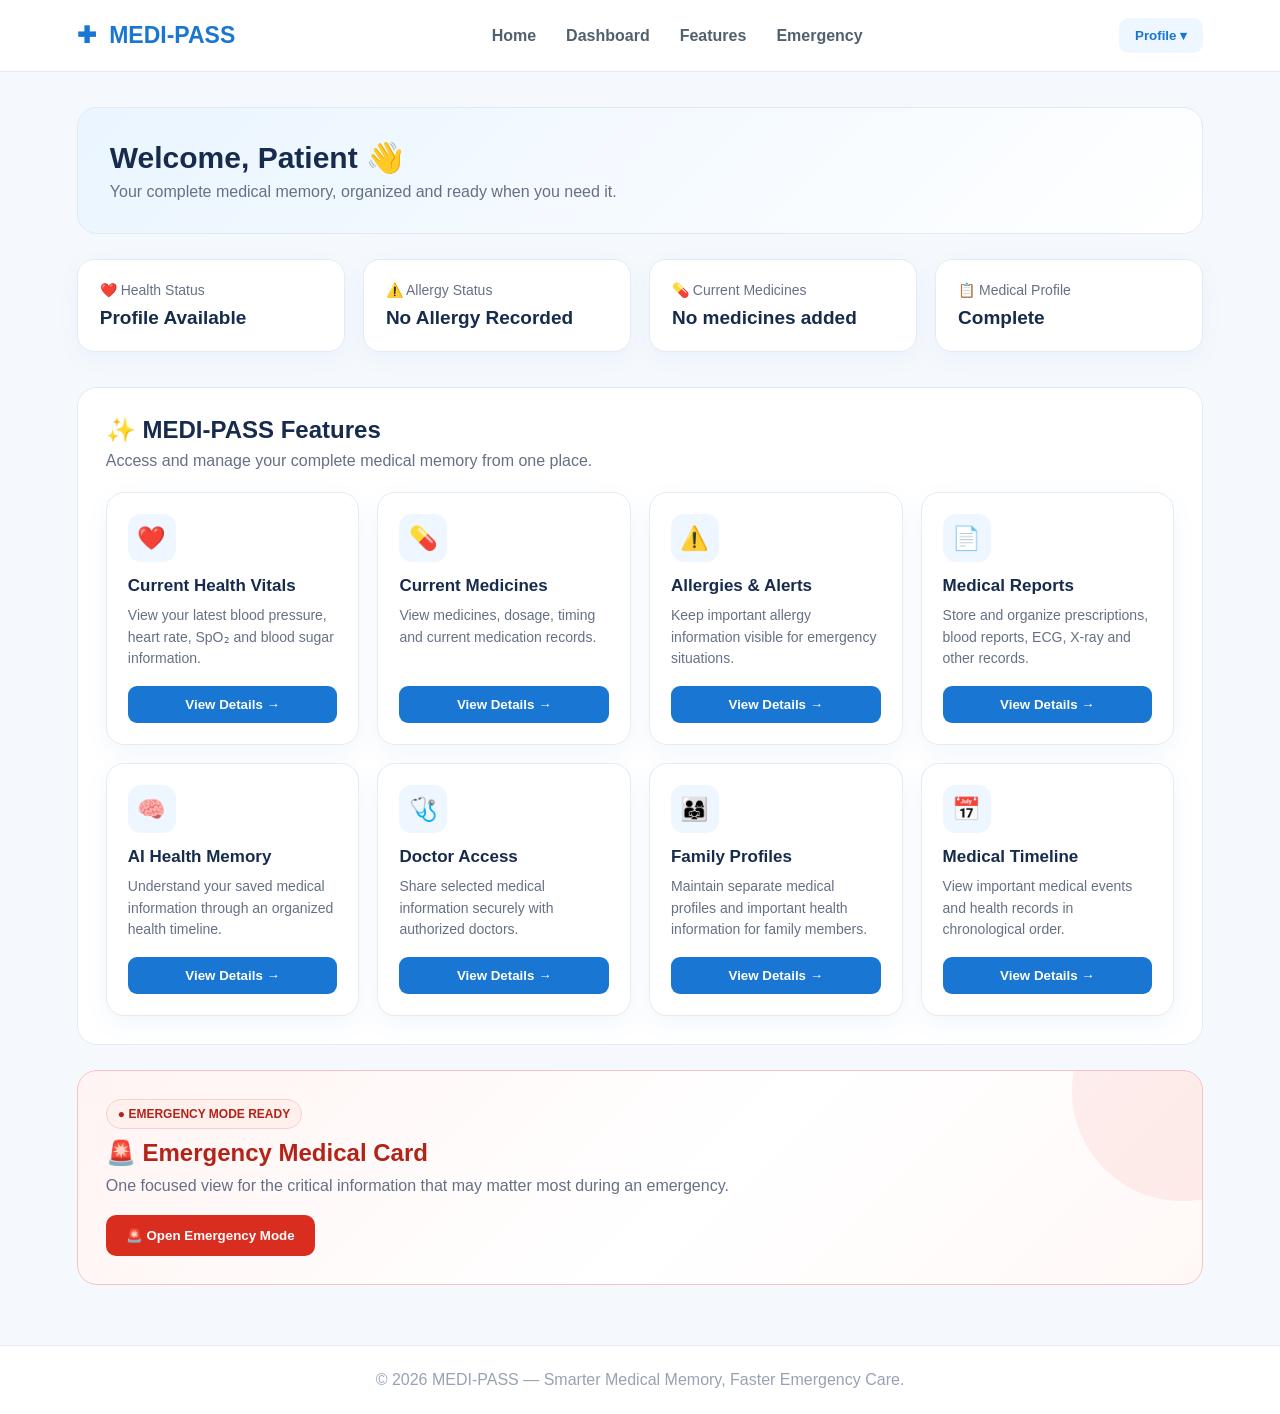
==== commit 81415313: "Update dashboard.html" ====
--- a/dashboard.html
+++ b/dashboard.html
@@ -864,41 +864,7 @@
                 Access and manage your complete medical memory from one place.
             </p>
 
-<div class="dashboard-stats">
-
-    <div class="dashboard-stat-card">
-        <span class="stat-icon">🩺</span>
-        <div>
-            <strong id="statVitals">0</strong>
-            <small>Vitals</small>
-        </div>
-    </div>
-
-    <div class="dashboard-stat-card">
-        <span class="stat-icon">💊</span>
-        <div>
-            <strong id="statMedicines">0</strong>
-            <small>Medicines</small>
-        </div>
-    </div>
-
-    <div class="dashboard-stat-card">
-        <span class="stat-icon">📄</span>
-        <div>
-            <strong id="statReports">0</strong>
-            <small>Reports</small>
-        </div>
-    </div>
-
-    <div class="dashboard-stat-card">
-        <span class="stat-icon">📅</span>
-        <div>
-            <strong id="statTimeline">0</strong>
-            <small>Medical Events</small>
-        </div>
-    </div>
-
-</div>
+
 <div class="dashboard-stats"></div>
 
             <div class="feature-dashboard-grid">
@@ -1879,9 +1845,7 @@
                 Add vitals, medicines, reports or medical events
                 to build your timeline.
             </div>
-        `;
-
-    return `
+        return; 
         <div class="feature-detail-header">
             <h2>📅 Smart Medical Timeline</h2>
 
@@ -2275,4 +2239,4 @@
 
 </body>
 
-</html>+</html>
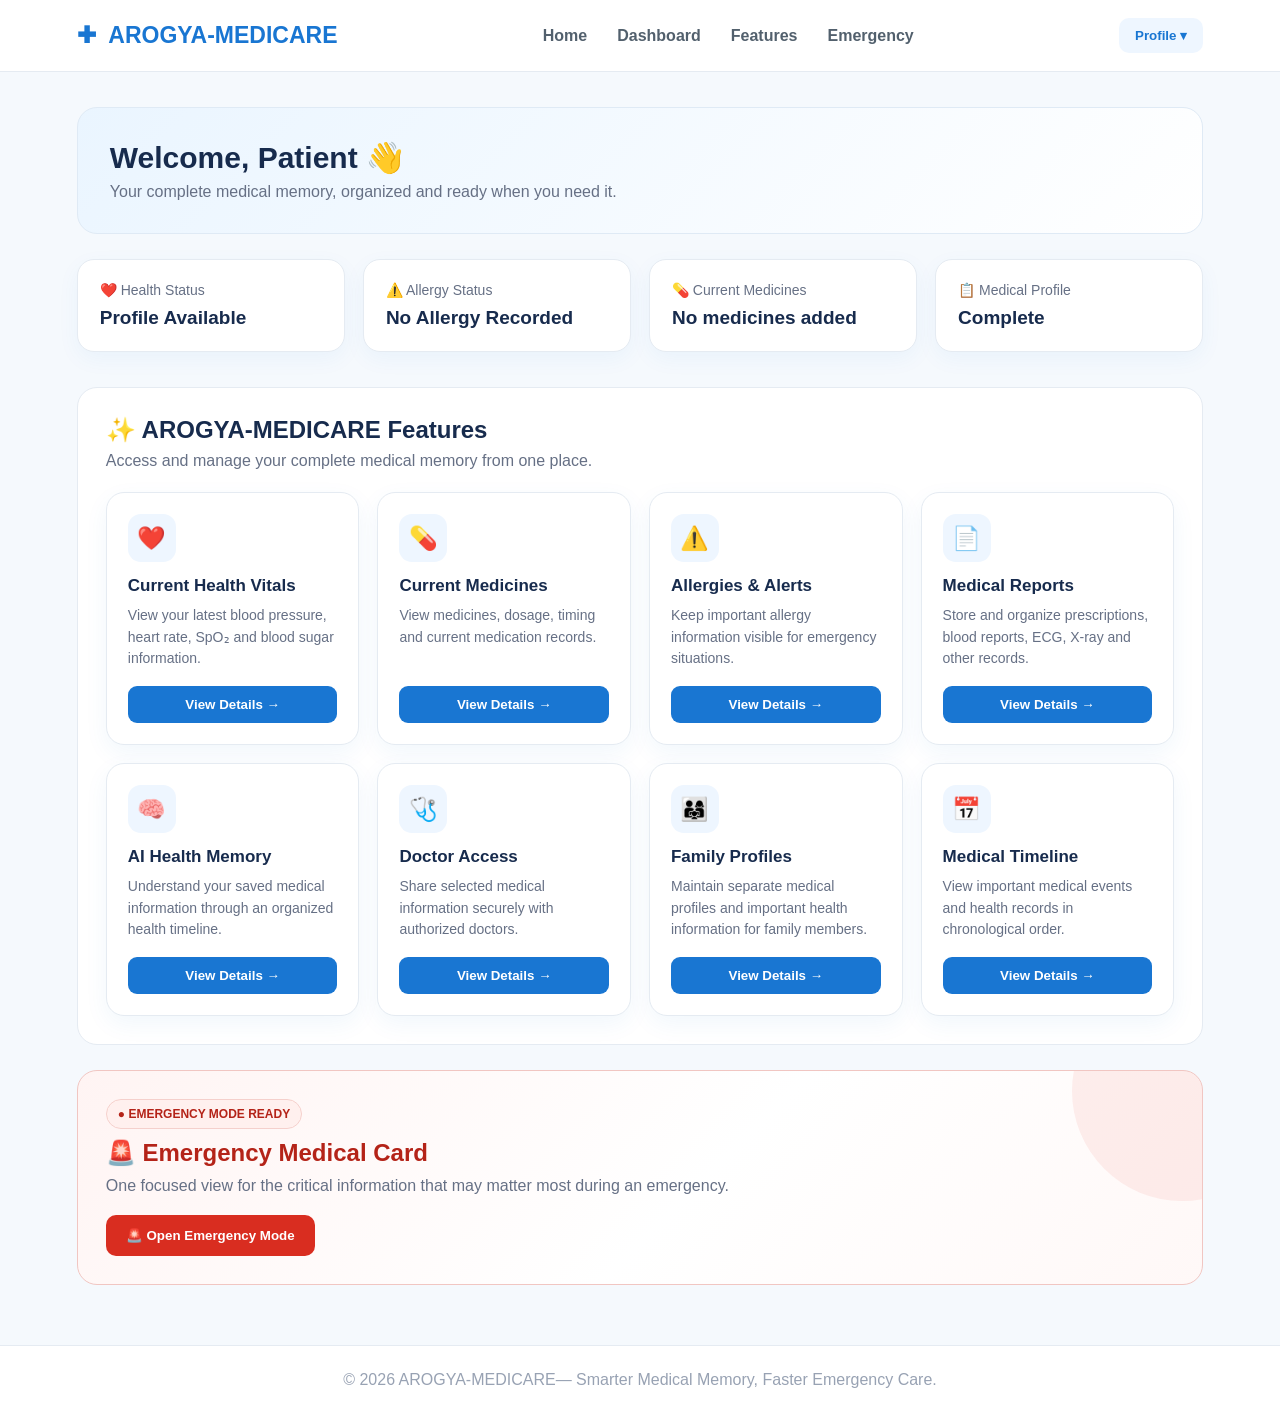
==== commit 467eb38a: "Update dashboard.html" ====
--- a/dashboard.html
+++ b/dashboard.html
@@ -5,7 +5,7 @@
     <meta charset="UTF-8">
     <meta name="viewport" content="width=device-width, initial-scale=1.0">
 
-    <title>MEDI-PASS | Dashboard</title>
+    <title>AROGYA-MEDICARE| Dashboard</title>
 
     <style>
         * {
@@ -720,7 +720,7 @@
     <header class="navbar">
 
         <div class="logo">
-            <span>✚</span> MEDI-PASS
+            <span>✚</span> AROGYA-MEDICARE
         </div>
 
         <nav>
@@ -747,7 +747,7 @@
                     <div class="profile-info">
 
                         <strong id="profileName">
-                            MEDI-PASS User
+                            AROGYA-MEDICARE User
                         </strong>
 
                         <small id="profileEmail">
@@ -857,7 +857,7 @@
         <section class="dashboard-detail-section" id="features">
 
             <h2>
-                ✨ MEDI-PASS Features
+                ✨ AROGYA-MEDICARE Features
             </h2>
 
             <p class="section-subtitle">
@@ -1105,7 +1105,7 @@
                         <div>
                             <div class="emergency-title-row">
                                 <span class="emergency-live-dot"></span>
-                                <h2>MEDI-PASS Emergency View</h2>
+                                <h2>AROGYA-MEDICARE Emergency View</h2>
                             </div>
                             <p>Critical information • Quick scan • Minimal distractions</p>
                         </div>
@@ -1173,7 +1173,7 @@
     ================================= -->
 
     <footer>
-        © 2026 MEDI-PASS — Smarter Medical Memory, Faster Emergency Care.
+        © 2026 AROGYA-MEDICARE— Smarter Medical Memory, Faster Emergency Care.
     </footer>
 
 
